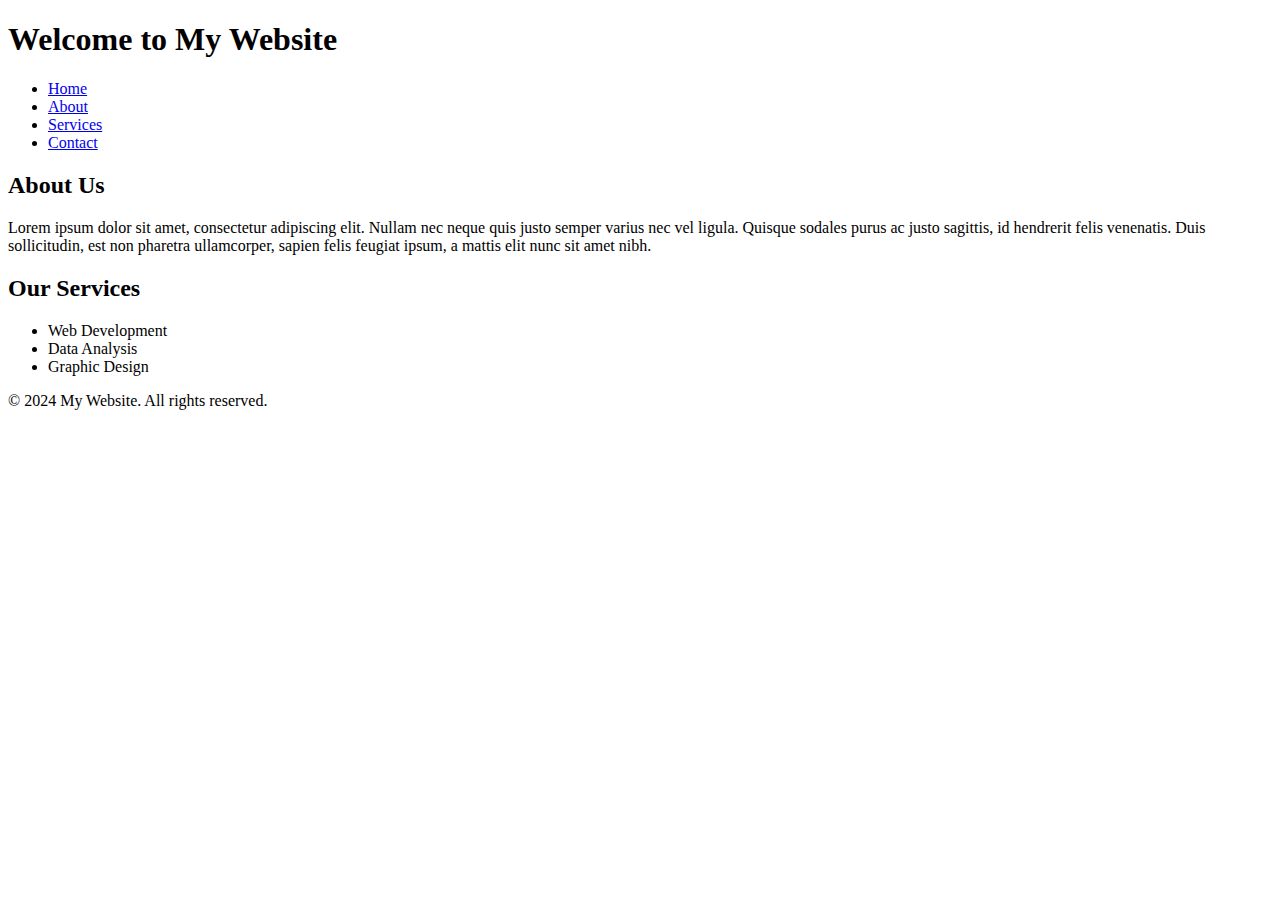
==== index.html @ 47fe6440 "add index" ====
<!DOCTYPE html>
<html lang="en">
  <head>
    <meta charset="UTF-8" />
    <meta name="viewport" content="width=device-width, initial-scale=1.0" />
    <title>Sample HTML Page</title>
  </head>
  <body>
    <header>
      <h1>Welcome to My Website</h1>
    </header>

    <nav>
      <ul>
        <li><a href="#">Home</a></li>
        <li><a href="#">About</a></li>
        <li><a href="#">Services</a></li>
        <li><a href="#">Contact</a></li>
      </ul>
    </nav>

    <section>
      <h2>About Us</h2>
      <p>
        Lorem ipsum dolor sit amet, consectetur adipiscing elit. Nullam nec
        neque quis justo semper varius nec vel ligula. Quisque sodales purus ac
        justo sagittis, id hendrerit felis venenatis. Duis sollicitudin, est non
        pharetra ullamcorper, sapien felis feugiat ipsum, a mattis elit nunc sit
        amet nibh.
      </p>
    </section>

    <section>
      <h2>Our Services</h2>
      <ul>
        <li>Web Development</li>
        <li>Data Analysis</li>
        <li>Graphic Design</li>
      </ul>
    </section>

    <footer>
      <p>&copy; 2024 My Website. All rights reserved.</p>
    </footer>
  </body>
</html>
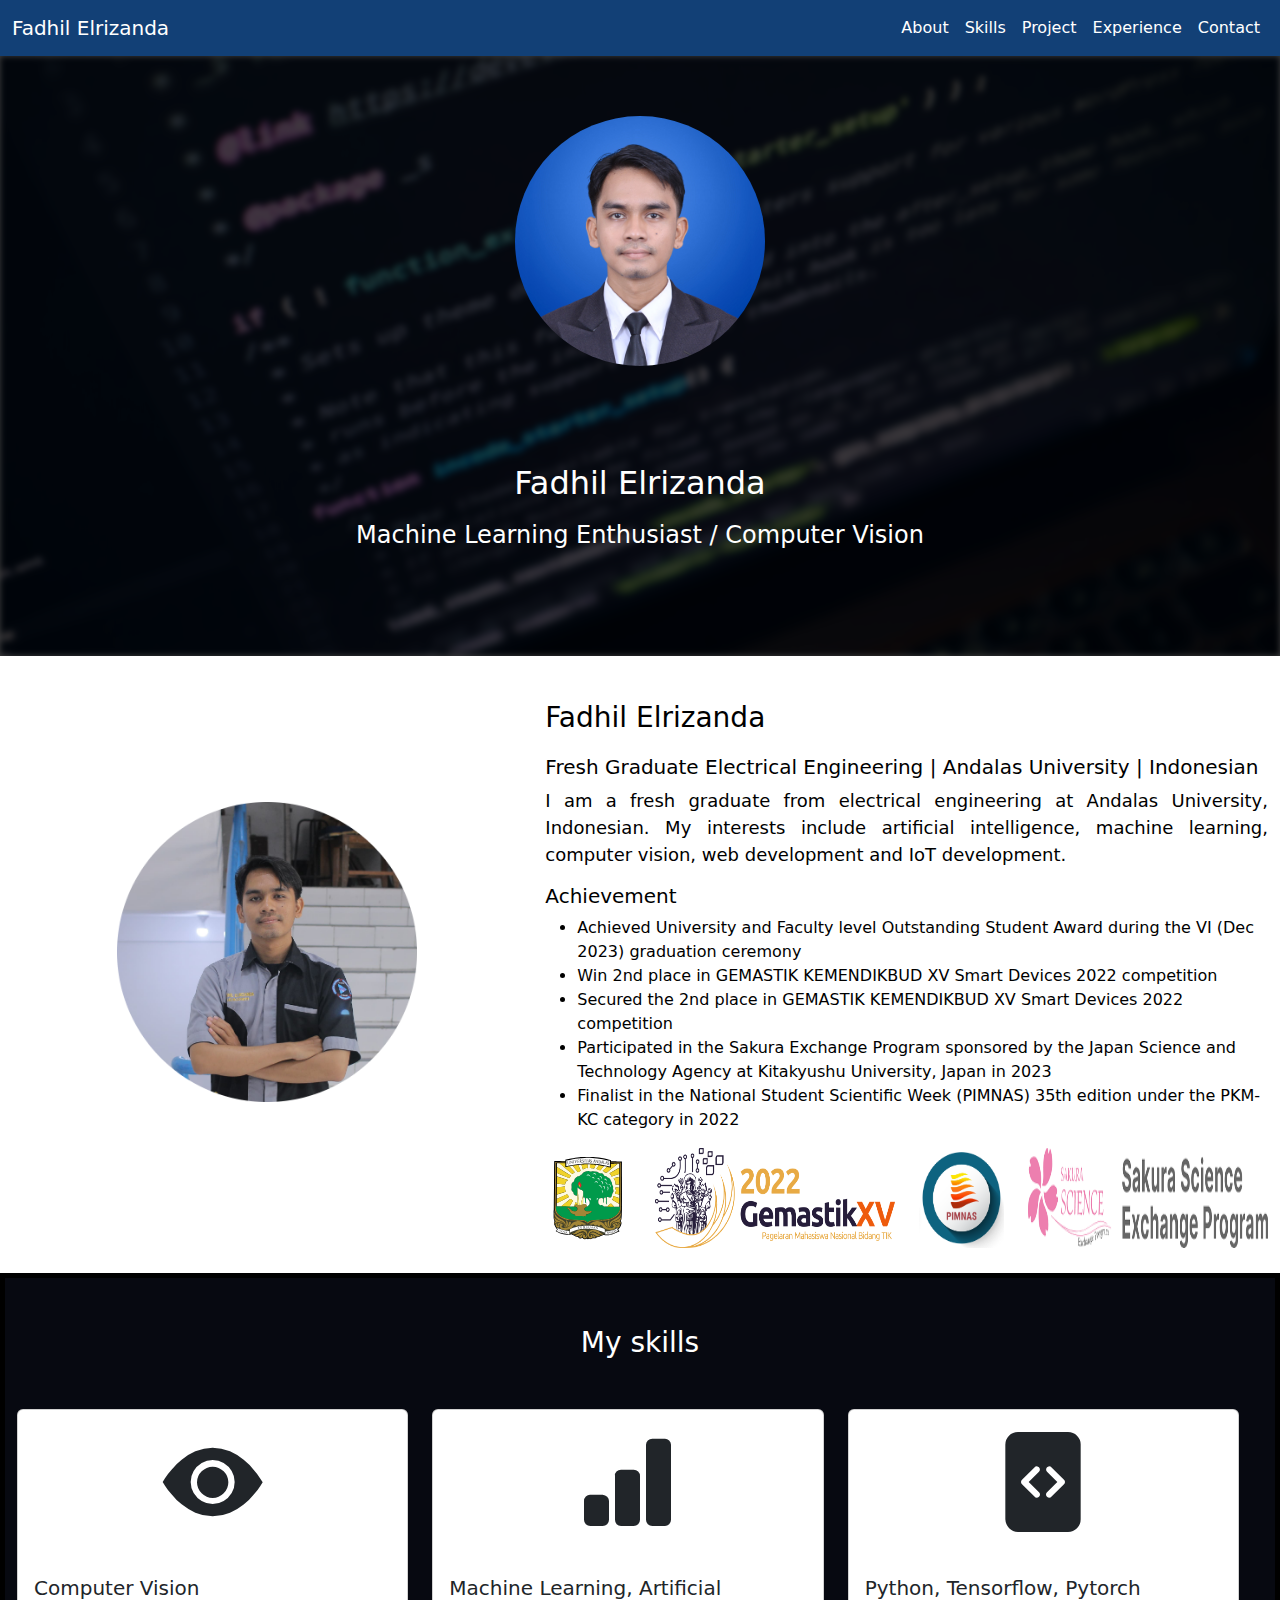
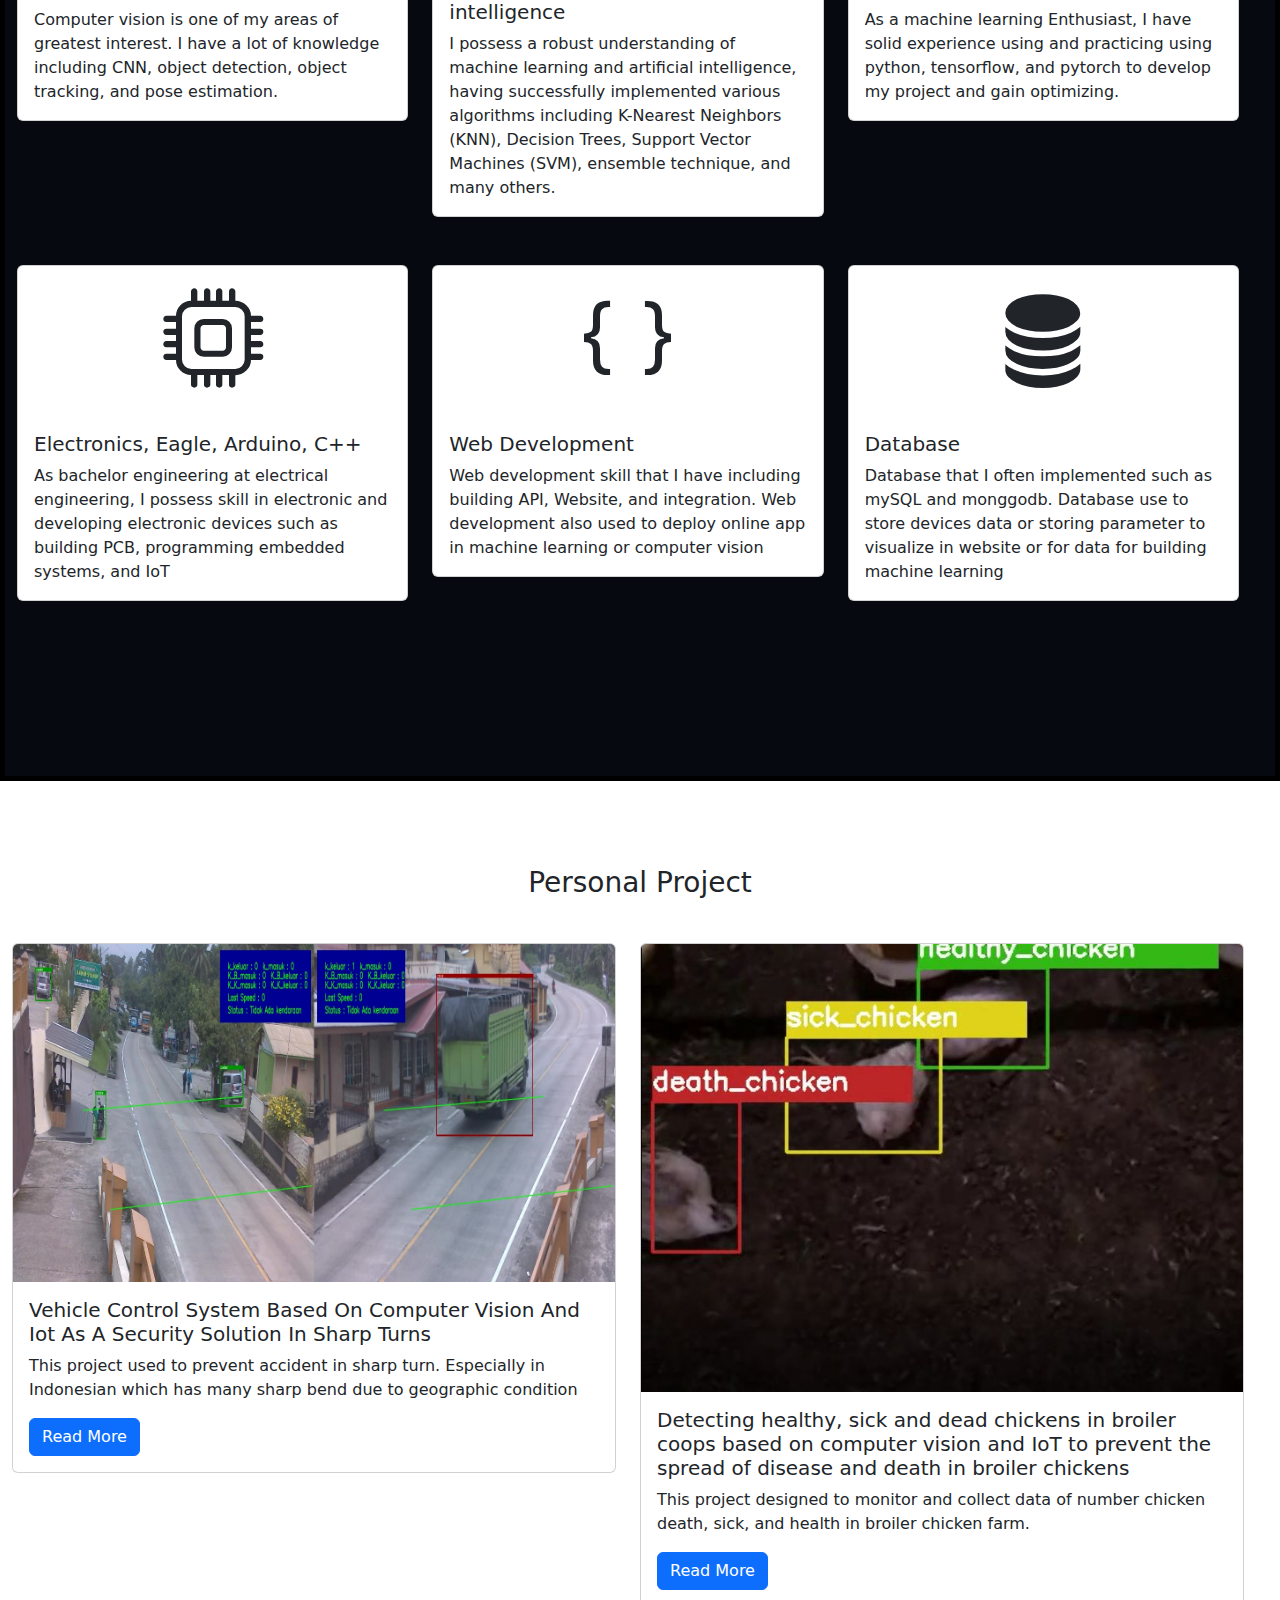
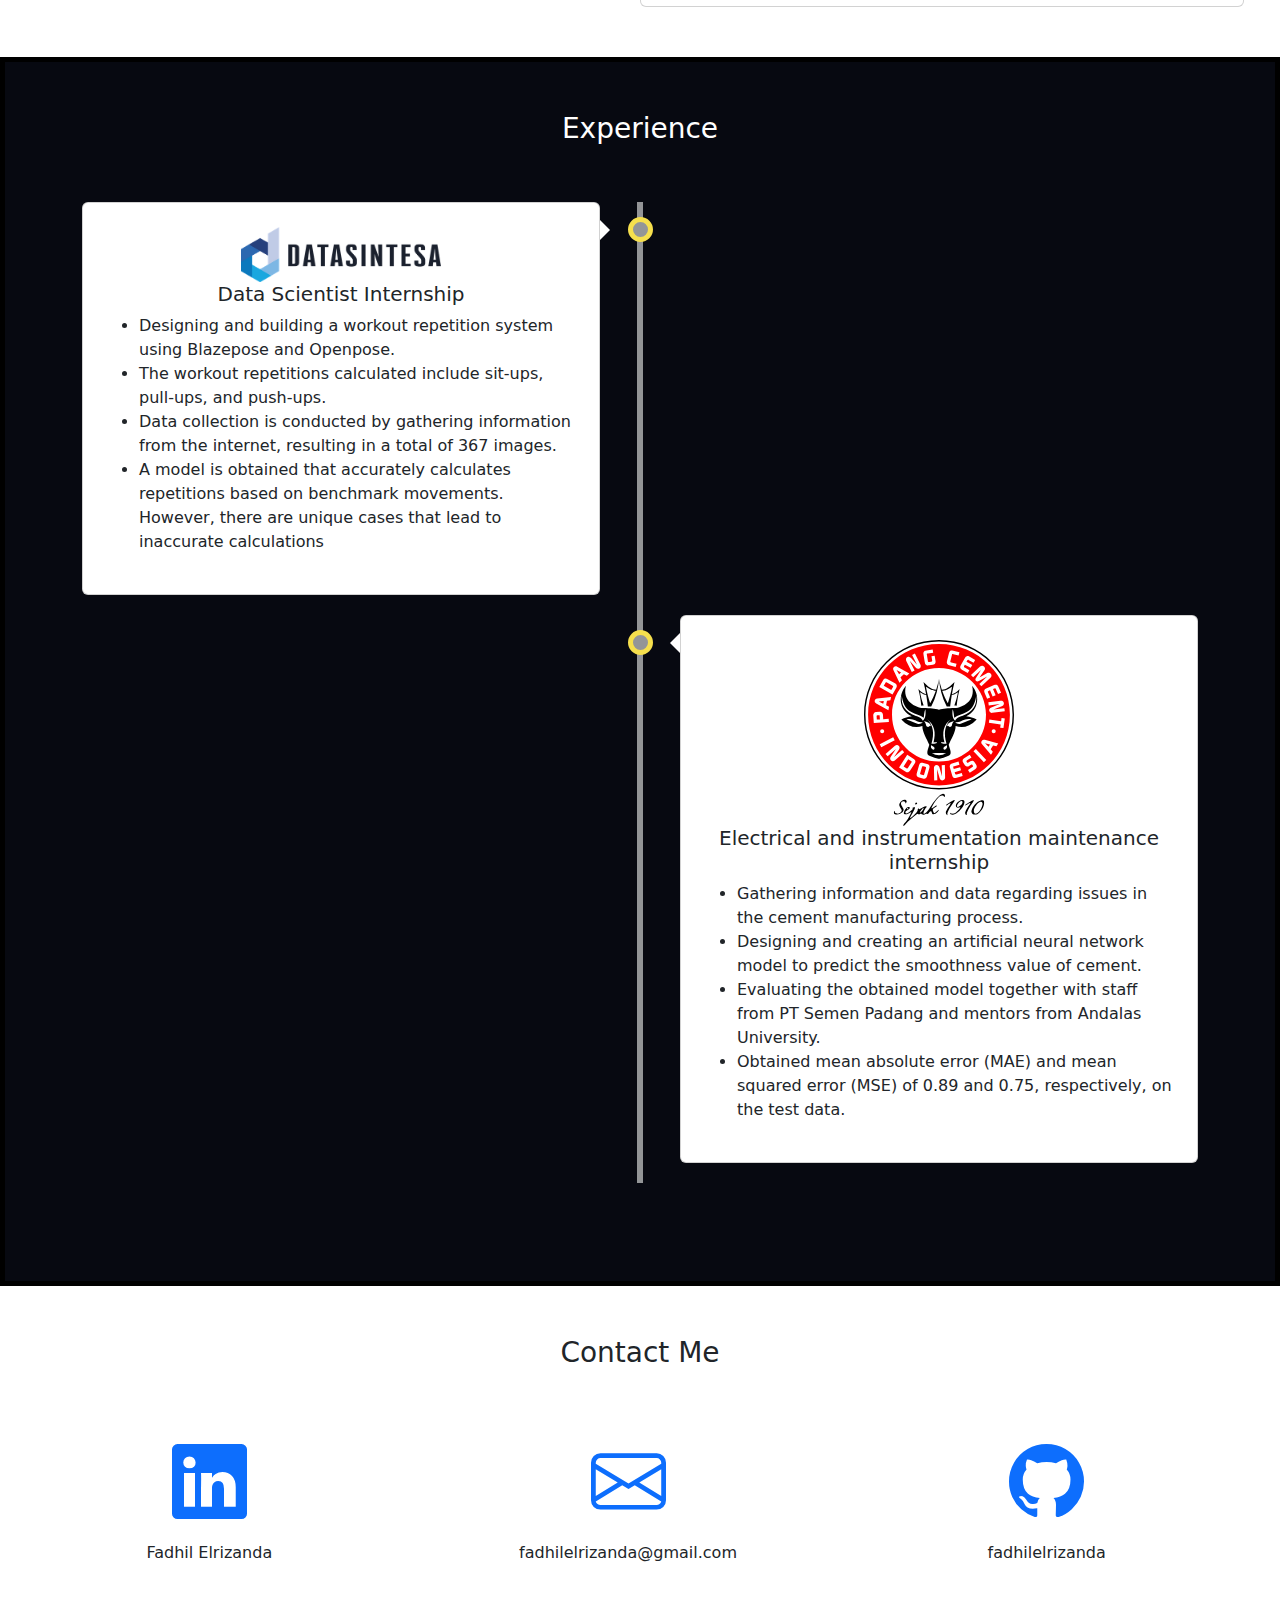
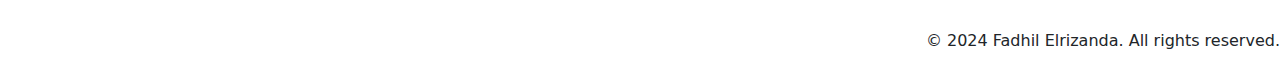
==== commit ef1b752e: "add new" ====
--- a/index.html
+++ b/index.html
@@ -3,44 +3,557 @@
   <head>
     <meta charset="UTF-8" />
     <meta name="viewport" content="width=device-width, initial-scale=1.0" />
-    <title>Sample HTML Page</title>
+    <link
+      href="https://cdn.jsdelivr.net/npm/bootstrap@5.3.3/dist/css/bootstrap.min.css"
+      rel="stylesheet"
+      integrity="sha384-QWTKZyjpPEjISv5WaRU9OFeRpok6YctnYmDr5pNlyT2bRjXh0JMhjY6hW+ALEwIH"
+      crossorigin="anonymous"
+    />
+    <script
+      src="https://cdn.jsdelivr.net/npm/bootstrap@5.3.3/dist/js/bootstrap.bundle.min.js"
+      integrity="sha384-YvpcrYf0tY3lHB60NNkmXc5s9fDVZLESaAA55NDzOxhy9GkcIdslK1eN7N6jIeHz"
+      crossorigin="anonymous"
+    ></script>
+    <link
+      rel="stylesheet"
+      href="https://cdn.jsdelivr.net/npm/bootstrap-icons@1.11.3/font/bootstrap-icons.min.css"
+    />
+    <link rel="stylesheet" href="./style.css" />
+
+    <link rel="apple-touch-icon" sizes="180x180" href="/favicon_io/apple-touch-icon.png">
+<link rel="icon" type="image/png" sizes="32x32" href="/favicon_io/favicon-32x32.png">
+<link rel="icon" type="image/png" sizes="16x16" href="/favicon_io/favicon-16x16.png">
+<link rel="manifest" href="/site.webmanifest">
+    <title>Portofolio Website</title>
   </head>
   <body>
-    <header>
-      <h1>Welcome to My Website</h1>
-    </header>
-
-    <nav>
-      <ul>
-        <li><a href="#">Home</a></li>
-        <li><a href="#">About</a></li>
-        <li><a href="#">Services</a></li>
-        <li><a href="#">Contact</a></li>
-      </ul>
-    </nav>
-
-    <section>
-      <h2>About Us</h2>
-      <p>
-        Lorem ipsum dolor sit amet, consectetur adipiscing elit. Nullam nec
-        neque quis justo semper varius nec vel ligula. Quisque sodales purus ac
-        justo sagittis, id hendrerit felis venenatis. Duis sollicitudin, est non
-        pharetra ullamcorper, sapien felis feugiat ipsum, a mattis elit nunc sit
-        amet nibh.
-      </p>
-    </section>
-
-    <section>
-      <h2>Our Services</h2>
-      <ul>
-        <li>Web Development</li>
-        <li>Data Analysis</li>
-        <li>Graphic Design</li>
-      </ul>
-    </section>
-
-    <footer>
-      <p>&copy; 2024 My Website. All rights reserved.</p>
+    <nav class="navbar navbar-expand-lg sticky-top nav_prime">
+      <div class="container-fluid">
+          <a class="navbar-brand nav_font" href="#">Fadhil Elrizanda</a>
+          <button
+              class="navbar-toggler"
+              type="button"
+              data-bs-toggle="collapse"
+              data-bs-target="#navbarNav"
+              aria-controls="navbarNav"
+              aria-expanded="false"
+              aria-label="Toggle navigation"
+          >
+              <span class="navbar-toggler-icon"></span>
+          </button>
+          <div class="collapse navbar-collapse justify-content-end" id="navbarNav">
+              <ul class="navbar-nav">
+                  <li class="nav-item">
+                      <a class="nav-link" href="#about">About</a>
+                  </li>
+                  <li class="nav-item">
+                      <a class="nav-link" href="#skills">Skills</a>
+                  </li>
+                  <li class="nav-item">
+                      <a class="nav-link" href="#project">Project</a>
+                  </li>
+                  <li class="nav-item">
+                      <a class="nav-link" href="#experience">Experience</a>
+                  </li>
+                  <li class="nav-item">
+                      <a class="nav-link" href="#contact">Contact</a>
+                  </li>
+              </ul>
+          </div>
+      </div>
+  </nav>
+  
+    <div class="container-fluid">
+      <div class="hero row justify-content-center">
+        <div class="profile-photo">
+          <div class="row justify-content-center">
+            <div class="col-3">
+              <div class="circular--portrait">
+                <img
+                  src="./profile-img.JPG"
+                  alt="Fadhil Elrizanda"
+                  class="img-fluid img_circle"
+                />
+              </div>
+            </div>
+          </div>
+        </div>
+        <div class="row">
+          <div class="col">
+            <div class="name">
+              <p>Fadhil Elrizanda</p>
+              <div class="desc-profile">
+                <p>
+                  Machine Learning Enthusiast / Computer Vision
+                </p>
+              </div>
+            </div>
+          </div>
+        </div>
+      </div>
+      <div class="desc row">
+        <div
+          class="col-5 img-desc-prof d-flex justify-content-center align-items-center"
+        >
+          <img
+            src="./images/lab-foto-modified.png"
+            alt="Fadhil Elrizanda"
+            class="img-fluid"
+          />
+        </div>
+        <div class="col-7 desc-content" id="about">
+          <h3>Fadhil Elrizanda</h3>
+          <h4>
+            Fresh Graduate Electrical Engineering | Andalas University |
+            Indonesian
+          </h4>
+          <p>
+            I am a fresh graduate from electrical engineering at Andalas
+            University, Indonesian. My interests include artificial
+            intelligence, machine learning, computer vision, web development and
+            IoT development.
+          </p>
+          <h4>Achievement</h4>
+          <ul>
+            <li>
+              Achieved University and Faculty level Outstanding Student Award
+              during the VI (Dec 2023) graduation ceremony
+            </li>
+            <li>
+              Win 2nd place in GEMASTIK KEMENDIKBUD XV Smart Devices 2022
+              competition
+            </li>
+            <li>
+              Secured the 2nd place in GEMASTIK KEMENDIKBUD XV Smart Devices
+              2022 competition
+            </li>
+            <li>
+              Participated in the Sakura Exchange Program sponsored by the Japan
+              Science and Technology Agency at Kitakyushu University, Japan in
+              2023
+            </li>
+            <li>
+              Finalist in the National Student Scientific Week (PIMNAS) 35th edition under the PKM-KC category in 2022
+            </li>
+          </ul>
+          <div class="row img-desc">
+            <div class="col">
+              <img
+                src="./images/Logo_Unand.svg"
+                class="img-fluid"
+                alt="Responsive image"
+              />
+            </div>
+            <div class="col">
+              <img
+                src="./images/gemastik.png"
+                style="width: 240px"
+                alt="Responsive image"
+              />
+            </div>
+            <div class="col">
+              <img
+                src="./images/pimnas.png"
+                class="img-fluid"
+                alt="Responsive image"
+              />
+            </div>
+            <div class="col">
+              <img
+                src="./images/sakura.png"
+                alt="Responsive image"
+                style="width: 240px"
+              />
+            </div>
+          </div>
+        </div>
+      </div>
+      <div class="row skills box-view" id="skills">
+        <h3 class="mt-5">My skills</h3>
+        <div class="row">
+          <div class="col">
+            <div class="card">
+              <i class="bi bi-eye-fill"></i>
+              <div class="card-body">
+                <h5 class="card-title">Computer Vision</h5>
+                <p class="card-text">
+                  Computer vision is one of my areas of greatest interest.
+                   I have a lot of knowledge including CNN, object detection, object tracking, and pose estimation.
+                </p>
+              </div>
+            </div>
+          </div>
+          <div class="col">
+            <div class="card">
+              <i class="bi bi-bar-chart-fill"></i>
+              <div class="card-body">
+                <h5 class="card-title">
+                  Machine Learning, Artificial intelligence
+                </h5>
+                <p class="card-text">
+                 
+I possess a robust understanding of machine learning and artificial intelligence, having successfully implemented various algorithms including K-Nearest Neighbors (KNN), Decision Trees, Support Vector Machines (SVM), ensemble technique, and many others. 
+              </div>
+            </div>
+          </div>
+          <div class="col">
+            <div class="card">
+              <i class="bi bi-file-code-fill"></i>
+              <div class="card-body">
+                <h5 class="card-title">Python, Tensorflow, Pytorch</h5>
+                <p class="card-text">
+                  As a machine learning Enthusiast, I have solid experience using and practicing using python, tensorflow, and pytorch to develop my project and gain optimizing.
+                </p>
+              </div>
+            </div>
+          </div>
+        </div>
+        <div class="row mt-5">
+          <div class="col-4">
+            <div class="card">
+              <i class="bi bi-cpu"></i>
+              <div class="card-body">
+                <h5 class="card-title">Electronics, Eagle, Arduino, C++</h5>
+                <p class="card-text">
+                As bachelor engineering at electrical engineering, I possess skill in electronic and 
+                developing electronic devices such as building PCB, programming embedded systems, and IoT
+                </p>
+              </div>
+            </div>
+          </div>
+          <div class="col-4">
+            <div class="card">
+              <i class="bi bi-braces"></i>
+              <div class="card-body">
+                <h5 class="card-title">Web Development</h5>
+                <p class="card-text">
+                  Web development skill that I have including building API, Website, and integration. 
+                  Web development also used to deploy online app in machine learning or computer vision <Applet></Applet>
+                </p>
+              </div>
+            </div>
+          </div>
+          <div class="col-4">
+            <div class="card">
+              <i class="bi bi-database-fill"></i>
+              <div class="card-body">
+                <h5 class="card-title">Database</h5>
+                <p class="card-text">
+                  Database that I often implemented such as mySQL and monggodb. Database use to store devices 
+                  data or storing parameter to visualize in website or for data for building machine learning
+                </p>
+              </div>
+            </div>
+          </div>
+        </div>
+      </div>
+
+      <div class="row project " id="project">
+        <h3>Personal Project</h3>
+
+        <div class="row">
+          <div class="col">
+            <div class="card">
+              <img src="./images/project1.jpg" class="card-img-top" alt="..." />
+              <div class="card-body">
+                <h5 class="card-title">
+                  Vehicle Control System Based On Computer Vision And Iot As A
+                  Security Solution In Sharp Turns
+                </h5>
+                <p class="card-text">
+                  This project used to prevent accident in sharp turn. Especially in Indonesian which has many sharp bend due to geographic condition
+                </p>
+                <button
+                  type="button"
+                  class="btn btn-primary"
+                  data-bs-toggle="modal"
+                  data-bs-target="#modal1"
+                >
+                  Read More
+                </button>
+              </div>
+            </div>
+            <div
+              class="modal fade"
+              id="modal1"
+              tabindex="-1"
+              aria-labelledby="exampleModalLabel"
+              aria-hidden="true"
+            >
+              <div class="modal-dialog modal-fullscreen">
+                <div class="modal-content">
+                  <div class="modal-header">
+                    <h5 class="modal-title" id="exampleModalLabel">
+                      Vehicle Control System
+                    </h5>
+                    <button
+                      type="button"
+                      class="btn-close"
+                      data-bs-dismiss="modal"
+                      aria-label="Close"
+                    ></button>
+                  </div>
+                  <div class="modal-body">
+                    <div class="container">
+                      <div class="row">
+                        <div class="videos d-flex justify-content-center align-items-center">
+                          <div>
+                              <h3>Video Demo</h3>
+                              <video width="800" controls autoplay>
+                                  <source src="./videos/vid1.mp4" type="video/mp4">
+                                  Your browser does not support HTML video.
+                              </video>
+                          </div>
+                      </div>
+                      
+                      
+                      </div>
+             
+                      <h3>Step Included :</h3>
+                      <p>
+                        <ul>
+                          <li>
+                            1. Collecting Dataset of heavy and small vehicle
+                          </li>
+                          <li>
+                            2. Developing model YOLOV4 to perform classification
+                          </li>
+                          <li>
+                            3. Training model YOLOV8
+                          </li>
+                          <li>
+                            4. Deploy model to Jetson Nano
+                          </li>
+                          <li>
+                            5. Analysis performance of the system
+                          </li>
+                          <li>
+                            6. Evaluate the system  
+                          </li>
+                        </ul>
+                        
+                    
+                   
+                       
+                        </p>
+                    </div>
+
+                    </div>
+                  <div class="modal-footer">
+                    <button
+                      type="button"
+                      class="btn btn-secondary"
+                      data-bs-dismiss="modal"
+                    >
+                      Close
+                    </button>
+
+                  </div>
+                </div>
+              </div>
+            </div>
+          </div>
+          <div class="col">
+            <div class="card">
+              <img
+                src="./images/project2.jpeg"
+                class="card-img-top"
+                alt="..."
+              />
+              <div class="card-body">
+                <h5 class="card-title">
+                  ​​Detecting healthy, sick and dead chickens in broiler coops
+                  based on computer vision and IoT to prevent the spread of
+                  disease and death in broiler chickens
+                </h5>
+                <p class="card-text">
+                  This project designed to monitor and collect data of number chicken death, sick, and health in broiler chicken farm.
+                </p>
+                <button
+                  type="button"
+                  class="btn btn-primary"
+                  data-bs-toggle="modal"
+                  data-bs-target="#modal2"
+                >
+                  Read More
+                </button>
+              </div>
+            </div>
+            <div
+              class="modal fade"
+              id="modal2"
+              tabindex="-1"
+              aria-labelledby="exampleModalLabel"
+              aria-hidden="true"
+            >
+              <div class="modal-dialog modal-fullscreen">
+                <div class="modal-content">
+                  <div class="modal-header">
+                    <h5 class="modal-title" id="exampleModalLabel">
+                      Chicken Monitoring System
+                    </h5>
+                    <button
+                      type="button"
+                      class="btn-close"
+                      data-bs-dismiss="modal"
+                      aria-label="Close"
+                    ></button>
+                  </div>
+                  <div class="modal-body">
+                    <div class="container">
+                      <div class="row">
+                        <div class="videos d-flex justify-content-center align-items-center">
+                          <div>
+                              <h3>Video Demo</h3>
+                              <video width="800" controls autoplay muted>
+                                  <source src="./videos/vid2.mp4" type="video/mp4">
+                                  Your browser does not support HTML video.
+                              </video>
+                          </div>
+                      </div>
+                      
+                      
+                      </div>
+             
+                      <h3>Step Included :</h3>
+                      <p>
+                        <ul>
+                          <li>
+                            1. Collecting Dataset of healthy, sick and death chicken
+                          </li>
+                          <li>
+                            2. Developing model YOLOV4 to perform classification
+                          </li>
+                          <li>
+                            3. Training model YOLOV4
+                          </li>
+                          <li>
+                            4. Deploy model to raspberry pi and AWS Cloud
+                          </li>
+                          <li>
+                            5. Analysis performance of the system
+                          </li>
+                          <li>
+                            6. Evaluate the system  
+                          </li>
+                        </ul>
+                     
+
+
+
+                   
+                       
+                        </p>
+                    </div>
+
+                    </div>
+                  <div class="modal-footer">
+                    <button
+                      type="button"
+                      class="btn btn-secondary"
+                      data-bs-dismiss="modal"
+                    >
+                      Close
+                    </button>
+                    <button type="button" class="btn btn-primary">
+                      Save changes
+                    </button>
+                  </div>
+                </div>
+              </div>
+            </div>
+          </div>
+        </div>
+      </div>
+      <!-- experience -->
+      <div class="row experience box-view" id="experience">
+        <h3>Experience</h3>
+        <section style="background-color: #f0f2f5">
+          <div class="container py-5">
+            <div class="main-timeline">
+              <div class="timeline left">
+                <div class="card">
+                  <div class="card-body p-4 tm-img">
+                    <img src="./images/datasintesa.png" class="img-fluid" />
+                    <h3>Data Scientist Internship</h3>
+                    <p class="mb-0">
+                        <ul>
+                          <li>
+                            Designing and building a workout repetition system using Blazepose and Openpose.
+                          </li>
+                          <li>
+                            The workout repetitions calculated include sit-ups, pull-ups, and push-ups.
+                          </li>
+                          <li>
+                            Data collection is conducted by gathering information from the internet, resulting in a total of 367 images.
+                          </li>
+                          <li>
+                            A model is obtained that accurately calculates repetitions based on benchmark movements. However, there are
+                            unique cases that lead to inaccurate calculations
+                          </li>
+                      </ul>
+                    </p>
+                  </div>
+                </div>
+              </div>
+              <div class="timeline right">
+                <div class="card">
+                  <div class="card-body p-4 tm-img">
+                    <img
+                      src="./images/Logo_Semen_Padang.svg"
+                      class="img-fluid"
+                      style="width: 150px"
+                    />
+                    <h3>
+                      Electrical and instrumentation maintenance internship
+                    </h3>
+                    <p class="mb-0">
+                      <ul>
+                        <li>Gathering information and data regarding issues in the cement manufacturing process. </li>
+                        <li>Designing and creating an artificial neural network model to predict the smoothness value of cement. </li>
+                        <li>Evaluating the obtained model together with staff from PT Semen Padang and mentors from Andalas University. </li>
+                        <li>Obtained mean absolute error (MAE) and mean squared error (MSE) of 0.89 and 0.75, respectively, on the test
+                          data. </li>
+                      </ul>
+                    </p>
+                  </div>
+                </div>
+              </div>
+            </div>
+          </div>
+        </section>
+      </div>
+      <div class="row contact" id="contact">
+        <h3>Contact Me</h3>
+        <div class="row">
+            <div class="col d-flex flex-column align-items-center">
+                <a href="https://www.linkedin.com/in/fadhil-elrizanda/">
+                  <i class="bi bi-linkedin"></i>
+                </a>
+                <p>Fadhil Elrizanda</p>
+            </div>
+            <div class="col d-flex flex-column align-items-center">
+              <a href="mailto:fadhilelrizanda@gmail.com">
+                  <i class="bi bi-envelope"></i>
+
+                </a>
+                <p>fadhilelrizanda@gmail.com</p>
+            </div>
+            <div class="col d-flex flex-column align-items-center">
+              <a href="github.com/fadhilelrizanda">
+
+                <i class="bi bi-github"></i>
+              </a>
+                <p>fadhilelrizanda</p>
+            </div>
+        </div>
+    </div>
+    </div>
+
+    <footer class="row mt-5 footer" >
+      <div class="col d-flex flex-column align-items-end">
+        <p>&copy; 2024 Fadhil Elrizanda. All rights reserved.</p>
+      </div>
     </footer>
   </body>
 </html>
--- a/style.css
+++ b/style.css
@@ -0,0 +1,331 @@
+.prime_color {
+    background-color: #124076;
+}
+
+.nav_prime {
+    background-color: #124076;
+}
+
+
+.nav_prime a{
+    color: white;
+}
+
+.profile-photo
+{
+    margin-top: 60px;
+}
+
+.desc-profile
+{
+    color: white;
+    text-align: center;
+    font-size: 20px;
+}
+
+
+.box-view{
+    border: 5px solid  black;
+}
+
+.name p {
+    color: white;
+    text-align: center;
+    font-size: 32px;
+    margin-top: 0; /* Add this line to remove top margin */
+    margin-bottom: 10px; /* Adjust bottom margin as needed */
+}
+
+.desc-profile p
+{
+    color: white;
+    font-size: 24px;
+}
+
+.desc p
+{
+    color: white;
+  text-align: center;
+  font-size: 22px;
+}
+
+.circular--portrait { 
+    display: flex;
+    justify-content: center;
+    align-items: center;
+    position: relative; 
+    width: 250px; 
+    height: 250px; 
+    overflow: hidden; 
+    border-radius: 50%; 
+    margin: 0 auto; 
+} 
+
+.circular--portrait img { 
+    width: 100%; 
+    height: auto;
+    margin-top: 70px;
+    
+}
+
+.hero {
+    position: relative;
+    height: 600px;
+    overflow: hidden; /* Ensure the blur effect is contained within the hero element */
+}
+
+.hero::before {
+    content: '';
+    position: absolute;
+    top: 0;
+    left: 0;
+    width: 100%;
+    height: 100%;
+    background-image: url("./bg-hero1.jpg");
+    background-repeat: no-repeat;
+    background-size: cover;
+    filter: blur(3px); /* Apply blur effect to the background image */
+    z-index: -1; /* Ensure the pseudo-element is behind the content */
+}
+
+.hero::after {
+    content: '';
+    position: absolute;
+    top: 0;
+    left: 0;
+    width: 100%;
+    height: 100%;
+    background-color: rgba(0, 0, 0, 0.75); /* Adjust the alpha value to control darkness */
+    z-index: -1; /* Ensure the pseudo-element is behind the content */
+}
+
+.desc-content
+{
+    color: black;
+}
+
+.desc-content h3
+{
+    margin-top: 45px;
+    margin-bottom: 20px;
+}
+
+.desc-content h4{
+    font-size: 20px;
+}
+
+.desc-content p
+{
+    color: black;
+    text-align: justify;
+    font-size: 18px;
+}
+
+.skills
+{
+margin-top: 25px;
+background-color: rgb(7,9,17);
+color: white;
+padding-bottom: 175px;
+}
+
+.skills h3
+{
+margin-bottom: 50px;
+font-size: 28px;
+text-align: center;
+}
+
+.card i
+{
+    text-align: center;
+    font-size: 100px;
+}
+
+.project
+{
+    padding: 50px 0px;
+}
+
+.project h3{
+    text-align: center;
+    padding: 35px 0px;
+}
+
+.img-desc img
+{
+    height: 100px;
+}
+
+.img-desc-prof img
+{
+    width: 300px;
+}
+
+/* The actual timeline (the vertical ruler) */
+.main-timeline {
+    position: relative;
+  }
+  
+  /* The actual timeline (the vertical ruler) */
+  .main-timeline::after {
+    content: "";
+    position: absolute;
+    width: 6px;
+    background-color: #939597;
+    top: 0;
+    bottom: 0;
+    left: 50%;
+    margin-left: -3px;
+  }
+  
+  /* Container around content */
+  .timeline {
+    position: relative;
+    background-color: inherit;
+    width: 50%;
+  }
+  
+  /* The circles on the timeline */
+  .timeline::after {
+    content: "";
+    position: absolute;
+    width: 25px;
+    height: 25px;
+    right: -13px;
+    background-color: #939597;
+    border: 5px solid #f5df4d;
+    top: 15px;
+    border-radius: 50%;
+    z-index: 1;
+  }
+  
+  /* Place the container to the left */
+  .left {
+    padding: 0px 40px 20px 0px;
+    left: 0;
+  }
+  
+  /* Place the container to the right */
+  .right {
+    padding: 0px 0px 20px 40px;
+    left: 50%;
+  }
+  
+  /* Add arrows to the left container (pointing right) */
+  .left::before {
+    content: " ";
+    position: absolute;
+    top: 18px;
+    z-index: 1;
+    right: 30px;
+    border: medium solid white;
+    border-width: 10px 0 10px 10px;
+    border-color: transparent transparent transparent white;
+  }
+  
+  /* Add arrows to the right container (pointing left) */
+  .right::before {
+    content: " ";
+    position: absolute;
+    top: 18px;
+    z-index: 1;
+    left: 30px;
+    border: medium solid white;
+    border-width: 10px 10px 10px 0;
+    border-color: transparent white transparent transparent;
+  }
+  
+  /* Fix the circle for containers on the right side */
+  .right::after {
+    left: -12px;
+  }
+  
+  /* Media queries - Responsive timeline on screens less than 600px wide */
+  @media screen and (max-width: 600px) {
+    /* Place the timelime to the left */
+    .main-timeline::after {
+      left: 31px;
+    }
+  
+    /* Full-width containers */
+    .timeline {
+      width: 100%;
+      padding-left: 70px;
+      padding-right: 25px;
+    }
+  
+    /* Make sure that all arrows are pointing leftwards */
+    .timeline::before {
+      left: 60px;
+      border: medium solid white;
+      border-width: 10px 10px 10px 0;
+      border-color: transparent white transparent transparent;
+    }
+  
+    /* Make sure all circles are at the same spot */
+    .left::after,
+    .right::after {
+      left: 18px;
+    }
+  
+    .left::before {
+      right: auto;
+    }
+  
+    /* Make all right containers behave like the left ones */
+    .right {
+      left: 0%;
+    }
+  }
+
+.tm-img img
+{
+    width: 200px;
+}
+
+.timeline h3
+{
+    font-size: 20px;
+}
+
+.experience
+{
+    text-align: center;
+    padding-top: 50px;
+    padding-bottom: 50px;
+    background-color: rgb(7,9,17);
+    color: white;
+}
+
+.timeline li
+{
+    text-align: start;
+}
+
+.experience section
+{
+    background-color: rgb(7,9,17) !important;
+}
+
+.contact h3
+{
+  padding: 50px;
+  text-align: center;
+}
+
+.contact .col i{
+  font-size: 75px;
+  text-align: center;
+}
+
+.contact .col p
+{
+text-align: center;
+}
+
+.videos video
+{
+  text-align: center;
+  margin: auto;
+}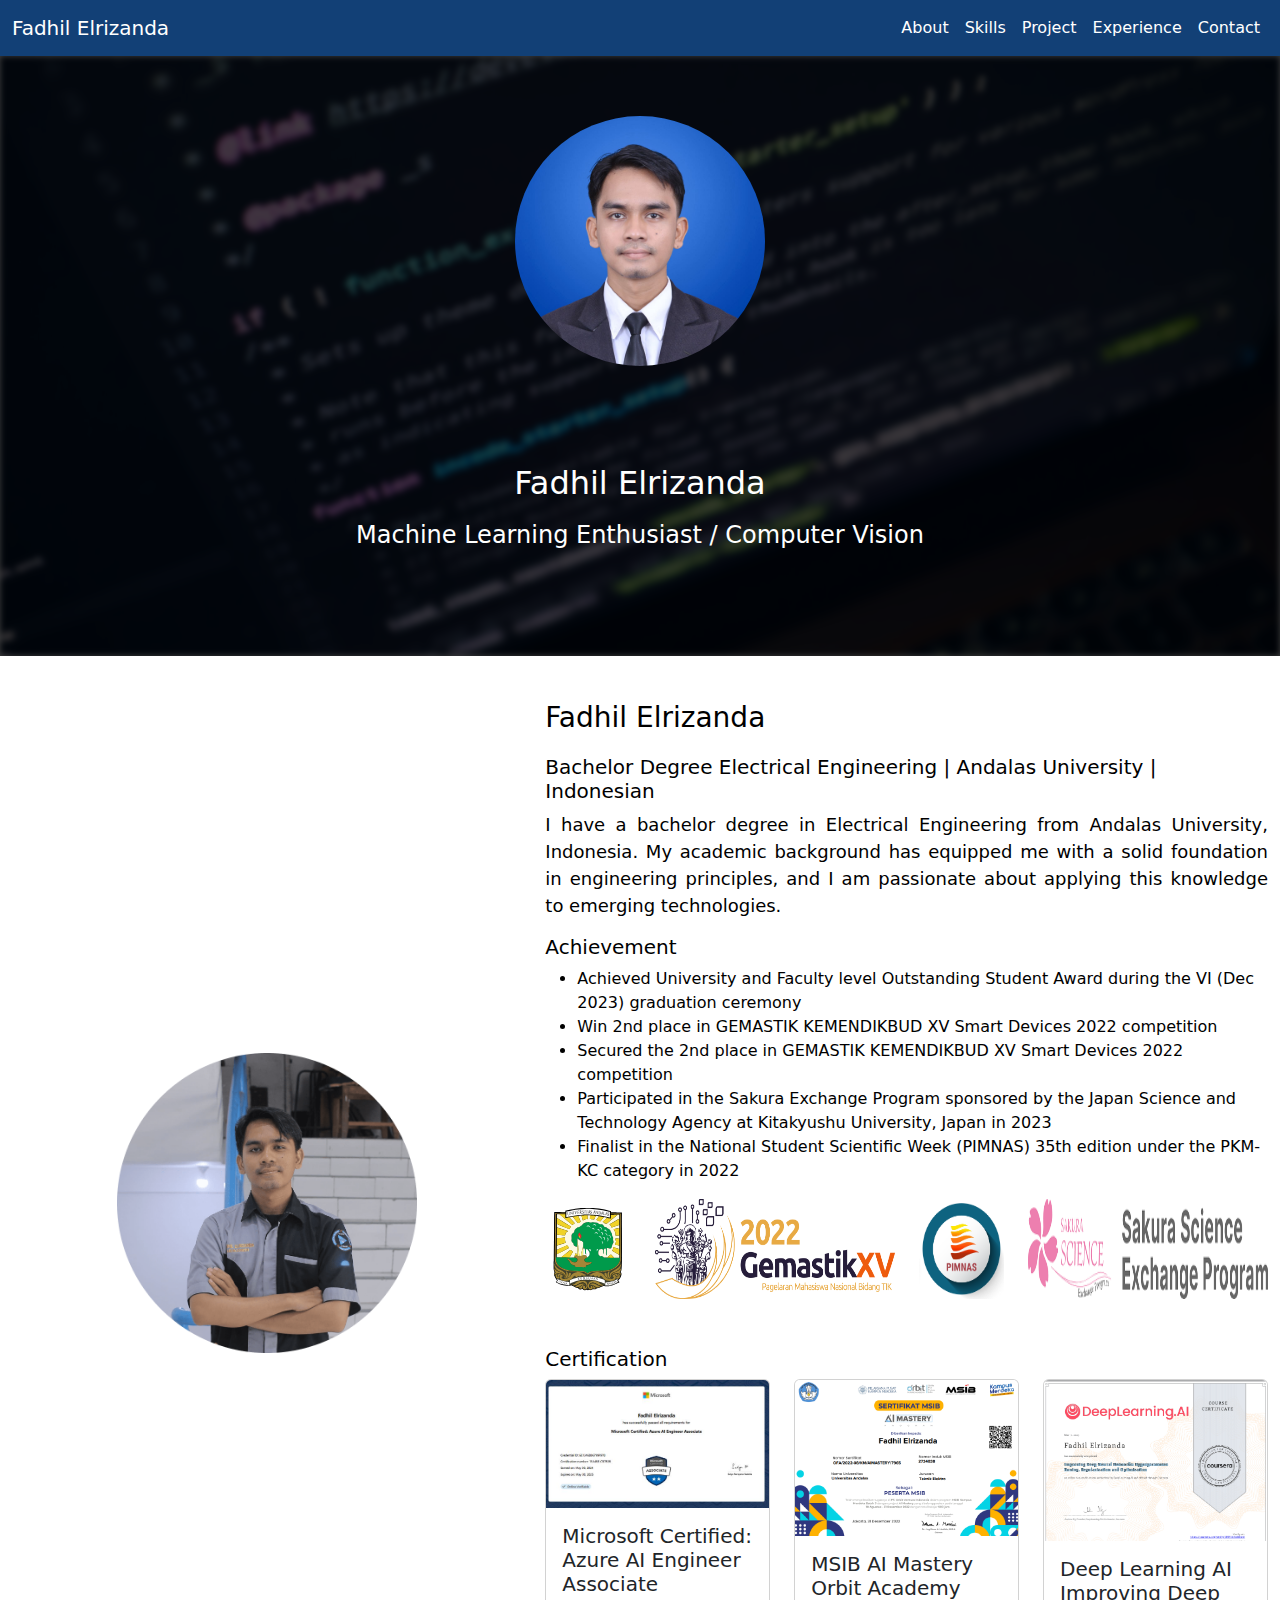
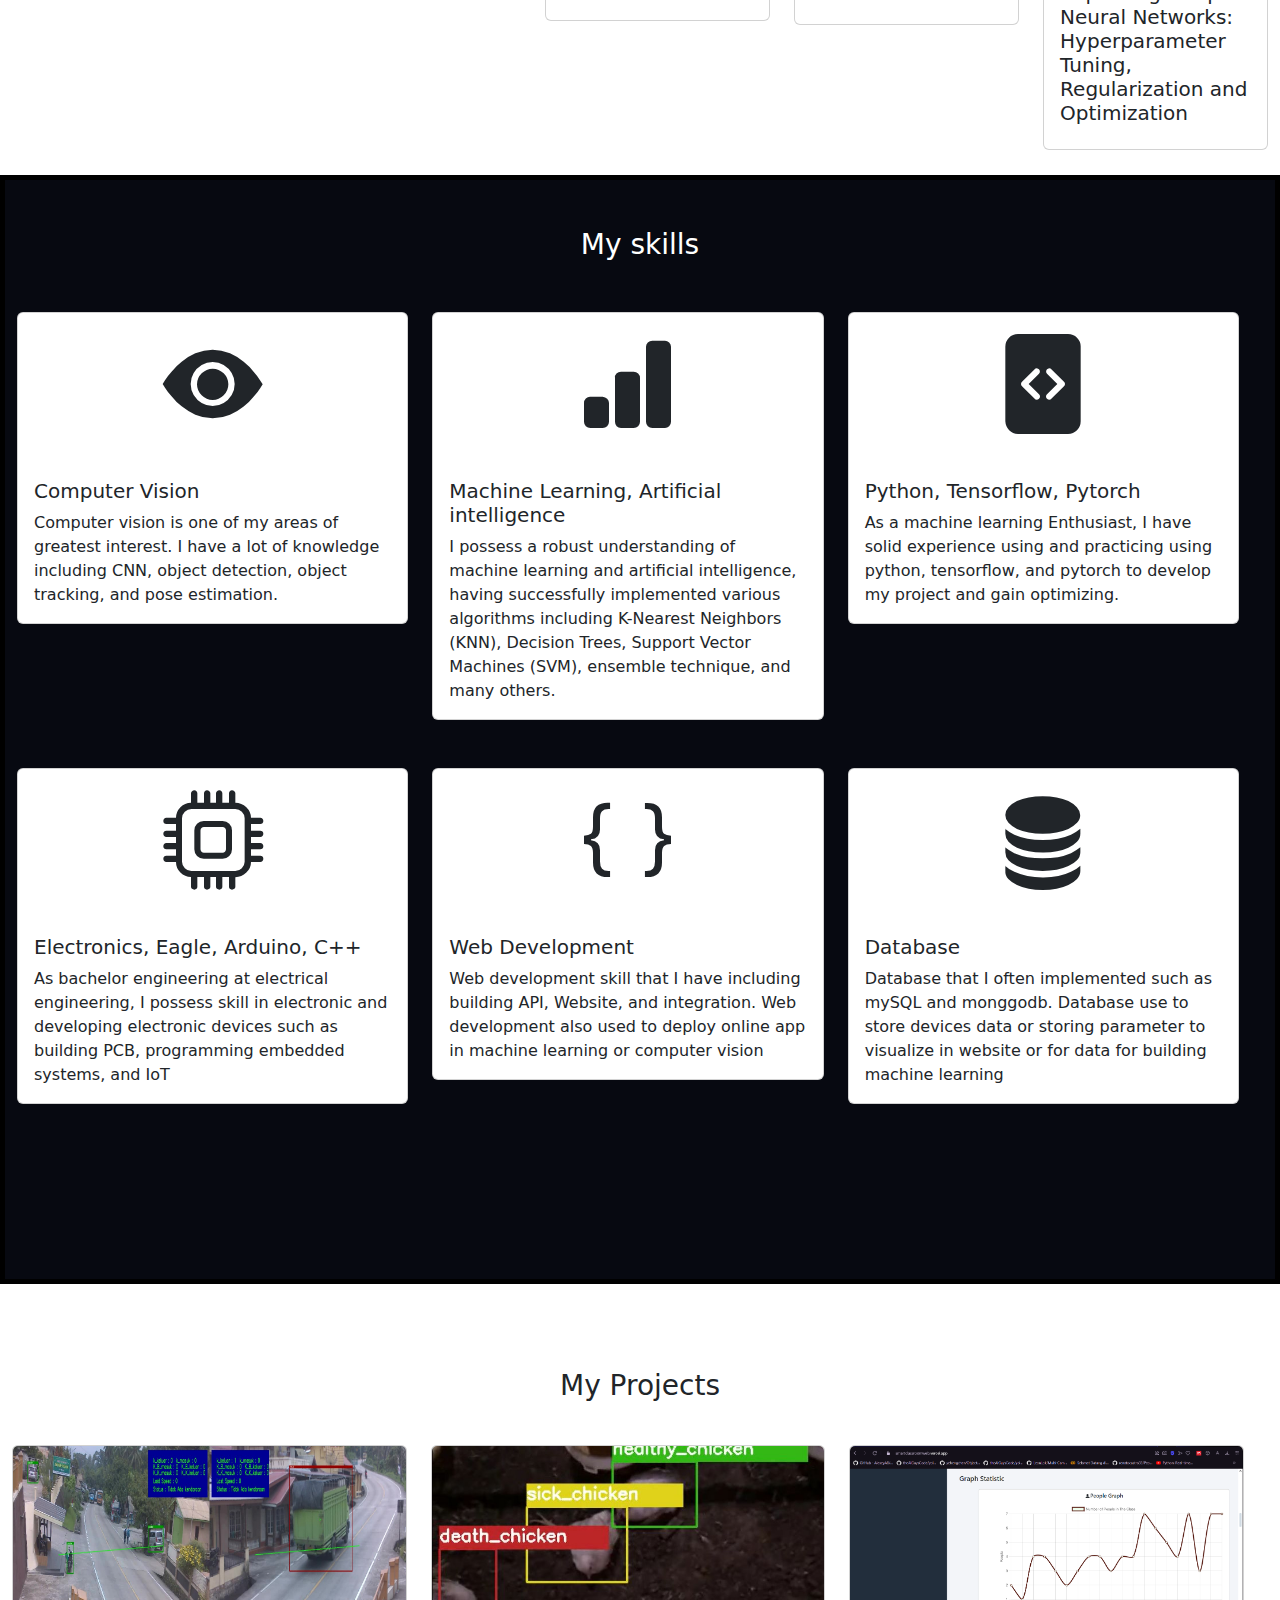
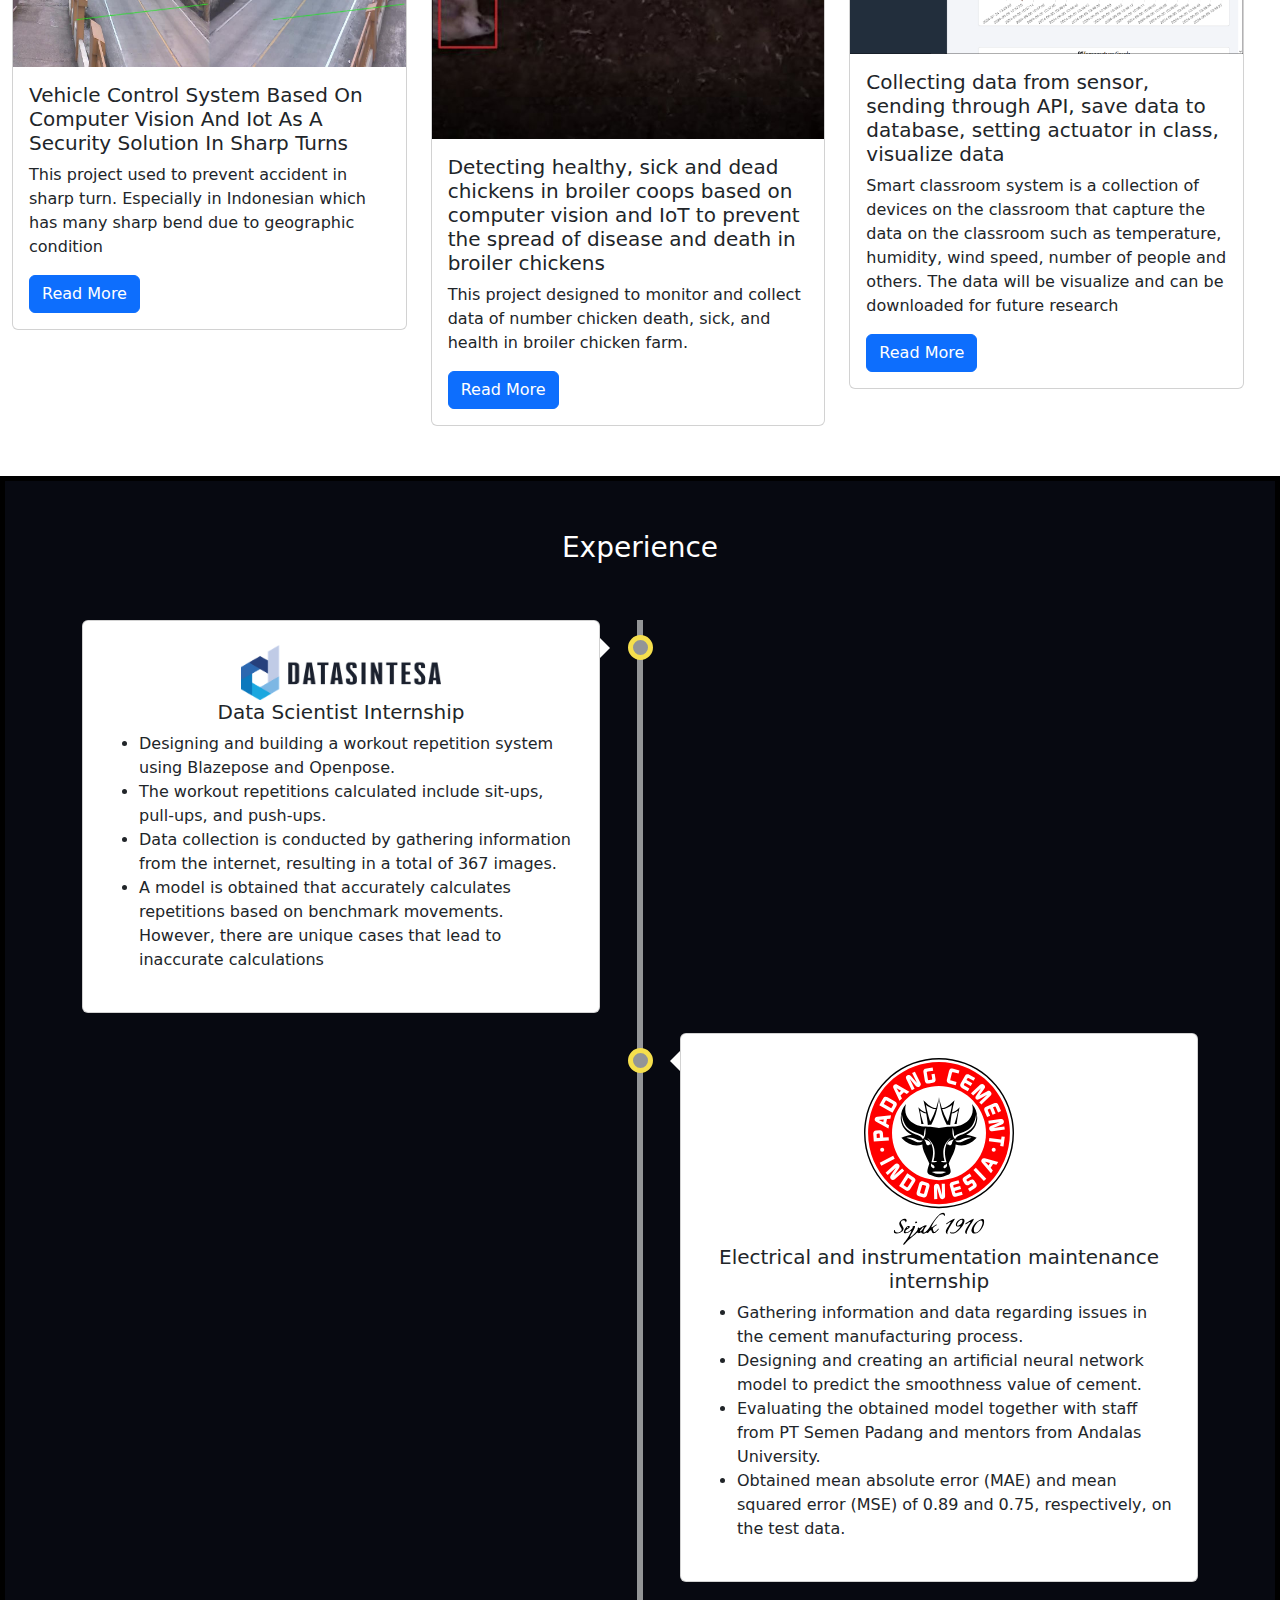
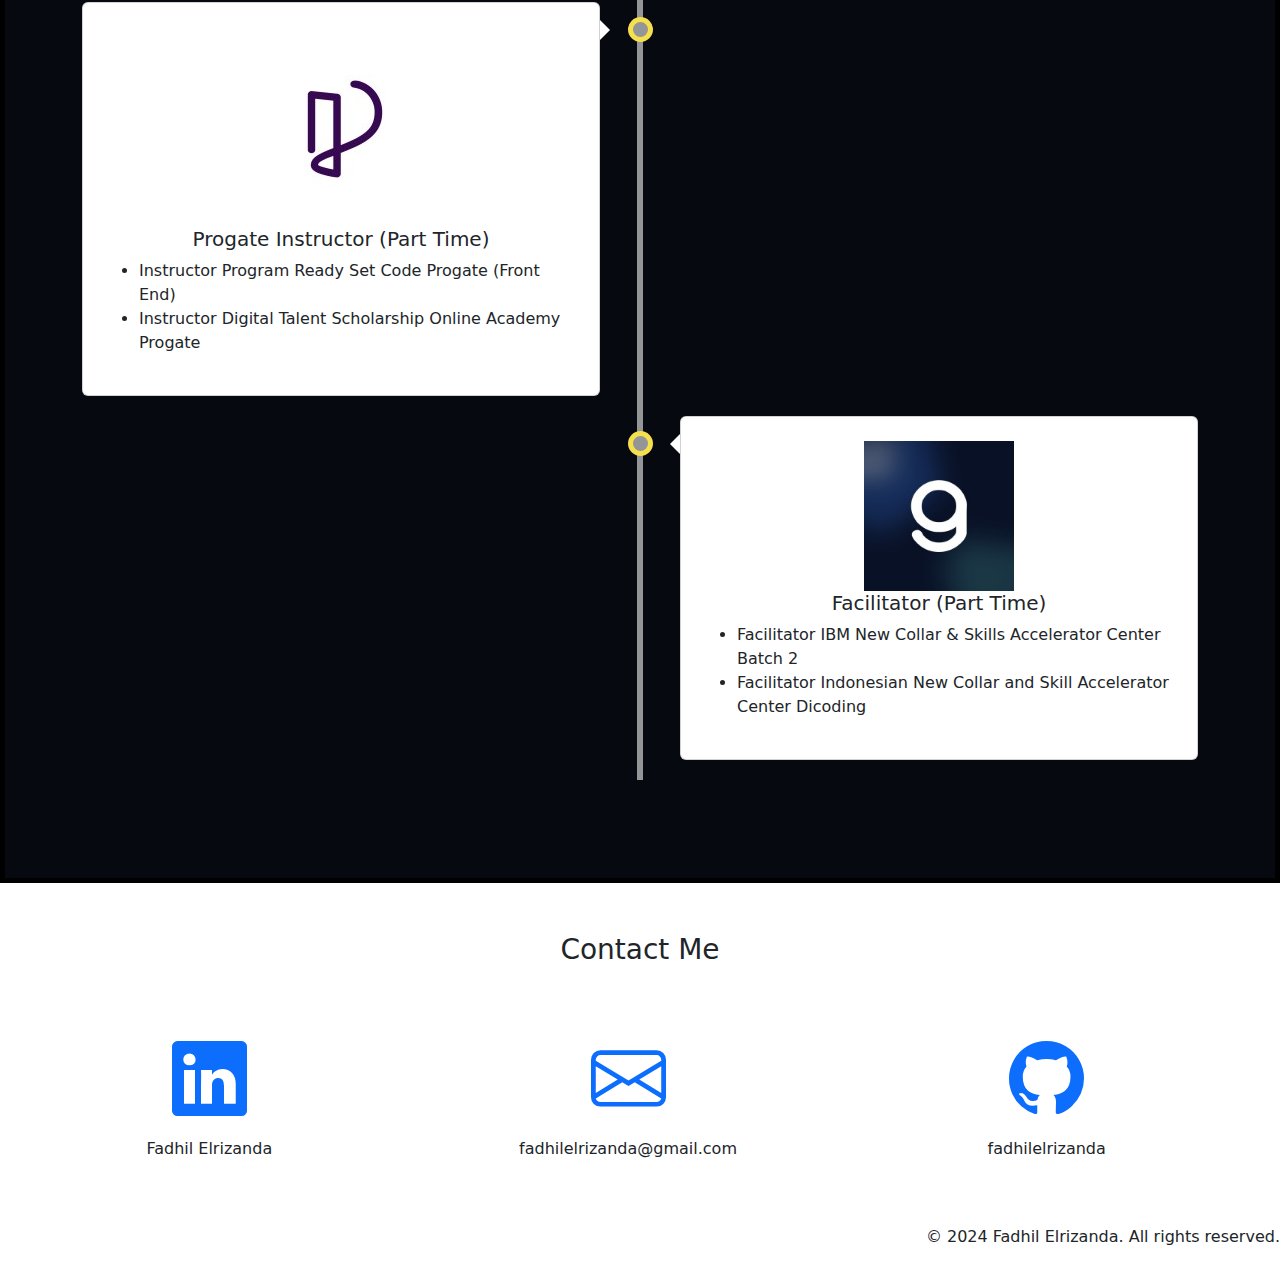
==== commit 2a2d7c59: "add new" ====
--- a/index.html
+++ b/index.html
@@ -20,49 +20,66 @@
     />
     <link rel="stylesheet" href="./style.css" />
 
-    <link rel="apple-touch-icon" sizes="180x180" href="/favicon_io/apple-touch-icon.png">
-<link rel="icon" type="image/png" sizes="32x32" href="/favicon_io/favicon-32x32.png">
-<link rel="icon" type="image/png" sizes="16x16" href="/favicon_io/favicon-16x16.png">
-<link rel="manifest" href="/site.webmanifest">
+    <link
+      rel="apple-touch-icon"
+      sizes="180x180"
+      href="/favicon_io/apple-touch-icon.png"
+    />
+    <link
+      rel="icon"
+      type="image/png"
+      sizes="32x32"
+      href="/favicon_io/favicon-32x32.png"
+    />
+    <link
+      rel="icon"
+      type="image/png"
+      sizes="16x16"
+      href="/favicon_io/favicon-16x16.png"
+    />
+    <link rel="manifest" href="/site.webmanifest" />
     <title>Portofolio Website</title>
   </head>
   <body>
     <nav class="navbar navbar-expand-lg sticky-top nav_prime">
       <div class="container-fluid">
-          <a class="navbar-brand nav_font" href="#">Fadhil Elrizanda</a>
-          <button
-              class="navbar-toggler"
-              type="button"
-              data-bs-toggle="collapse"
-              data-bs-target="#navbarNav"
-              aria-controls="navbarNav"
-              aria-expanded="false"
-              aria-label="Toggle navigation"
-          >
-              <span class="navbar-toggler-icon"></span>
-          </button>
-          <div class="collapse navbar-collapse justify-content-end" id="navbarNav">
-              <ul class="navbar-nav">
-                  <li class="nav-item">
-                      <a class="nav-link" href="#about">About</a>
-                  </li>
-                  <li class="nav-item">
-                      <a class="nav-link" href="#skills">Skills</a>
-                  </li>
-                  <li class="nav-item">
-                      <a class="nav-link" href="#project">Project</a>
-                  </li>
-                  <li class="nav-item">
-                      <a class="nav-link" href="#experience">Experience</a>
-                  </li>
-                  <li class="nav-item">
-                      <a class="nav-link" href="#contact">Contact</a>
-                  </li>
-              </ul>
-          </div>
+        <a class="navbar-brand nav_font" href="#">Fadhil Elrizanda</a>
+        <button
+          class="navbar-toggler"
+          type="button"
+          data-bs-toggle="collapse"
+          data-bs-target="#navbarNav"
+          aria-controls="navbarNav"
+          aria-expanded="false"
+          aria-label="Toggle navigation"
+        >
+          <span class="navbar-toggler-icon"></span>
+        </button>
+        <div
+          class="collapse navbar-collapse justify-content-end"
+          id="navbarNav"
+        >
+          <ul class="navbar-nav">
+            <li class="nav-item">
+              <a class="nav-link" href="#about">About</a>
+            </li>
+            <li class="nav-item">
+              <a class="nav-link" href="#skills">Skills</a>
+            </li>
+            <li class="nav-item">
+              <a class="nav-link" href="#project">Project</a>
+            </li>
+            <li class="nav-item">
+              <a class="nav-link" href="#experience">Experience</a>
+            </li>
+            <li class="nav-item">
+              <a class="nav-link" href="#contact">Contact</a>
+            </li>
+          </ul>
+        </div>
       </div>
-  </nav>
-  
+    </nav>
+
     <div class="container-fluid">
       <div class="hero row justify-content-center">
         <div class="profile-photo">
@@ -83,9 +100,7 @@
             <div class="name">
               <p>Fadhil Elrizanda</p>
               <div class="desc-profile">
-                <p>
-                  Machine Learning Enthusiast / Computer Vision
-                </p>
+                <p>Machine Learning Enthusiast / Computer Vision</p>
               </div>
             </div>
           </div>
@@ -104,14 +119,14 @@
         <div class="col-7 desc-content" id="about">
           <h3>Fadhil Elrizanda</h3>
           <h4>
-            Fresh Graduate Electrical Engineering | Andalas University |
+            Bachelor Degree Electrical Engineering | Andalas University |
             Indonesian
           </h4>
           <p>
-            I am a fresh graduate from electrical engineering at Andalas
-            University, Indonesian. My interests include artificial
-            intelligence, machine learning, computer vision, web development and
-            IoT development.
+            I have a bachelor degree in Electrical Engineering from Andalas
+            University, Indonesia. My academic background has equipped me with a
+            solid foundation in engineering principles, and I am passionate
+            about applying this knowledge to emerging technologies.
           </p>
           <h4>Achievement</h4>
           <ul>
@@ -133,7 +148,8 @@
               2023
             </li>
             <li>
-              Finalist in the National Student Scientific Week (PIMNAS) 35th edition under the PKM-KC category in 2022
+              Finalist in the National Student Scientific Week (PIMNAS) 35th
+              edition under the PKM-KC category in 2022
             </li>
           </ul>
           <div class="row img-desc">
@@ -166,6 +182,46 @@
               />
             </div>
           </div>
+          <div class="row mt-5">
+            <h4>Certification</h4>
+            <div class="col-md-4">
+              <div class="card">
+                <img
+                  src="./images/azure-ai.PNG"
+                  class="card-img-top"
+                  alt="..."
+                />
+                <div class="card-body">
+                  <h5 class="card-title">
+                    Microsoft Certified: Azure AI Engineer Associate
+                  </h5>
+                </div>
+              </div>
+            </div>
+            <div class="col-md-4">
+              <div class="card">
+                <img src="./images/msib.PNG" class="card-img-top" alt="..." />
+                <div class="card-body">
+                  <h5 class="card-title">MSIB AI Mastery Orbit Academy</h5>
+                </div>
+              </div>
+            </div>
+            <div class="col-md-4">
+              <div class="card">
+                <img
+                  src="./images/improving.PNG"
+                  class="card-img-top"
+                  alt="..."
+                />
+                <div class="card-body">
+                  <h5 class="card-title">
+                    Deep Learning AI Improving Deep Neural Networks:
+                    Hyperparameter Tuning, Regularization and Optimization
+                  </h5>
+                </div>
+              </div>
+            </div>
+          </div>
         </div>
       </div>
       <div class="row skills box-view" id="skills">
@@ -177,8 +233,9 @@
               <div class="card-body">
                 <h5 class="card-title">Computer Vision</h5>
                 <p class="card-text">
-                  Computer vision is one of my areas of greatest interest.
-                   I have a lot of knowledge including CNN, object detection, object tracking, and pose estimation.
+                  Computer vision is one of my areas of greatest interest. I
+                  have a lot of knowledge including CNN, object detection,
+                  object tracking, and pose estimation.
                 </p>
               </div>
             </div>
@@ -191,8 +248,12 @@
                   Machine Learning, Artificial intelligence
                 </h5>
                 <p class="card-text">
-                 
-I possess a robust understanding of machine learning and artificial intelligence, having successfully implemented various algorithms including K-Nearest Neighbors (KNN), Decision Trees, Support Vector Machines (SVM), ensemble technique, and many others. 
+                  I possess a robust understanding of machine learning and
+                  artificial intelligence, having successfully implemented
+                  various algorithms including K-Nearest Neighbors (KNN),
+                  Decision Trees, Support Vector Machines (SVM), ensemble
+                  technique, and many others.
+                </p>
               </div>
             </div>
           </div>
@@ -202,7 +263,9 @@
               <div class="card-body">
                 <h5 class="card-title">Python, Tensorflow, Pytorch</h5>
                 <p class="card-text">
-                  As a machine learning Enthusiast, I have solid experience using and practicing using python, tensorflow, and pytorch to develop my project and gain optimizing.
+                  As a machine learning Enthusiast, I have solid experience
+                  using and practicing using python, tensorflow, and pytorch to
+                  develop my project and gain optimizing.
                 </p>
               </div>
             </div>
@@ -215,8 +278,9 @@
               <div class="card-body">
                 <h5 class="card-title">Electronics, Eagle, Arduino, C++</h5>
                 <p class="card-text">
-                As bachelor engineering at electrical engineering, I possess skill in electronic and 
-                developing electronic devices such as building PCB, programming embedded systems, and IoT
+                  As bachelor engineering at electrical engineering, I possess
+                  skill in electronic and developing electronic devices such as
+                  building PCB, programming embedded systems, and IoT
                 </p>
               </div>
             </div>
@@ -227,8 +291,10 @@
               <div class="card-body">
                 <h5 class="card-title">Web Development</h5>
                 <p class="card-text">
-                  Web development skill that I have including building API, Website, and integration. 
-                  Web development also used to deploy online app in machine learning or computer vision <Applet></Applet>
+                  Web development skill that I have including building API,
+                  Website, and integration. Web development also used to deploy
+                  online app in machine learning or computer vision
+                  <applet></applet>
                 </p>
               </div>
             </div>
@@ -239,8 +305,9 @@
               <div class="card-body">
                 <h5 class="card-title">Database</h5>
                 <p class="card-text">
-                  Database that I often implemented such as mySQL and monggodb. Database use to store devices 
-                  data or storing parameter to visualize in website or for data for building machine learning
+                  Database that I often implemented such as mySQL and monggodb.
+                  Database use to store devices data or storing parameter to
+                  visualize in website or for data for building machine learning
                 </p>
               </div>
             </div>
@@ -248,8 +315,8 @@
         </div>
       </div>
 
-      <div class="row project " id="project">
-        <h3>Personal Project</h3>
+      <div class="row project" id="project">
+        <h3>My Projects</h3>
 
         <div class="row">
           <div class="col">
@@ -261,7 +328,9 @@
                   Security Solution In Sharp Turns
                 </h5>
                 <p class="card-text">
-                  This project used to prevent accident in sharp turn. Especially in Indonesian which has many sharp bend due to geographic condition
+                  This project used to prevent accident in sharp turn.
+                  Especially in Indonesian which has many sharp bend due to
+                  geographic condition
                 </p>
                 <button
                   type="button"
@@ -296,49 +365,38 @@
                   <div class="modal-body">
                     <div class="container">
                       <div class="row">
-                        <div class="videos d-flex justify-content-center align-items-center">
+                        <div
+                          class="videos d-flex justify-content-center align-items-center"
+                        >
                           <div>
-                              <h3>Video Demo</h3>
-                              <video width="800" controls autoplay>
-                                  <source src="./videos/vid1.mp4" type="video/mp4">
-                                  Your browser does not support HTML video.
-                              </video>
+                            <h3>Video Demo</h3>
+                            <video width="800" controls autoplay>
+                              <source
+                                src="./videos/vid1.mp4"
+                                type="video/mp4"
+                              />
+                              Your browser does not support HTML video.
+                            </video>
                           </div>
+                        </div>
                       </div>
-                      
-                      
-                      </div>
-             
+
                       <h3>Step Included :</h3>
-                      <p>
-                        <ul>
-                          <li>
-                            1. Collecting Dataset of heavy and small vehicle
-                          </li>
-                          <li>
-                            2. Developing model YOLOV4 to perform classification
-                          </li>
-                          <li>
-                            3. Training model YOLOV8
-                          </li>
-                          <li>
-                            4. Deploy model to Jetson Nano
-                          </li>
-                          <li>
-                            5. Analysis performance of the system
-                          </li>
-                          <li>
-                            6. Evaluate the system  
-                          </li>
-                        </ul>
-                        
-                    
-                   
-                       
-                        </p>
+
+                      <ul>
+                        <li>
+                          1. Collecting Dataset of heavy and small vehicle
+                        </li>
+                        <li>
+                          2. Developing model YOLOV4 to perform classification
+                        </li>
+                        <li>3. Training model YOLOV8</li>
+                        <li>4. Deploy model to Jetson Nano</li>
+                        <li>5. Analysis performance of the system</li>
+                        <li>6. Evaluate the system</li>
+                      </ul>
                     </div>
-
-                    </div>
+                  </div>
                   <div class="modal-footer">
                     <button
                       type="button"
@@ -347,7 +405,6 @@
                     >
                       Close
                     </button>
-
                   </div>
                 </div>
               </div>
@@ -367,7 +424,8 @@
                   disease and death in broiler chickens
                 </h5>
                 <p class="card-text">
-                  This project designed to monitor and collect data of number chicken death, sick, and health in broiler chicken farm.
+                  This project designed to monitor and collect data of number
+                  chicken death, sick, and health in broiler chicken farm.
                 </p>
                 <button
                   type="button"
@@ -402,51 +460,39 @@
                   <div class="modal-body">
                     <div class="container">
                       <div class="row">
-                        <div class="videos d-flex justify-content-center align-items-center">
+                        <div
+                          class="videos d-flex justify-content-center align-items-center"
+                        >
                           <div>
-                              <h3>Video Demo</h3>
-                              <video width="800" controls autoplay muted>
-                                  <source src="./videos/vid2.mp4" type="video/mp4">
-                                  Your browser does not support HTML video.
-                              </video>
+                            <h3>Video Demo</h3>
+                            <video width="800" controls autoplay muted>
+                              <source
+                                src="./videos/vid2.mp4"
+                                type="video/mp4"
+                              />
+                              Your browser does not support HTML video.
+                            </video>
                           </div>
+                        </div>
                       </div>
-                      
-                      
-                      </div>
-             
+
                       <h3>Step Included :</h3>
-                      <p>
-                        <ul>
-                          <li>
-                            1. Collecting Dataset of healthy, sick and death chicken
-                          </li>
-                          <li>
-                            2. Developing model YOLOV4 to perform classification
-                          </li>
-                          <li>
-                            3. Training model YOLOV4
-                          </li>
-                          <li>
-                            4. Deploy model to raspberry pi and AWS Cloud
-                          </li>
-                          <li>
-                            5. Analysis performance of the system
-                          </li>
-                          <li>
-                            6. Evaluate the system  
-                          </li>
-                        </ul>
-                     
-
-
-
-                   
-                       
-                        </p>
+
+                      <ul>
+                        <li>
+                          1. Collecting Dataset of healthy, sick and death
+                          chicken
+                        </li>
+                        <li>
+                          2. Developing model YOLOV4 to perform classification
+                        </li>
+                        <li>3. Training model YOLOV4</li>
+                        <li>4. Deploy model to raspberry pi and AWS Cloud</li>
+                        <li>5. Analysis performance of the system</li>
+                        <li>6. Evaluate the system</li>
+                      </ul>
                     </div>
-
-                    </div>
+                  </div>
                   <div class="modal-footer">
                     <button
                       type="button"
@@ -455,8 +501,117 @@
                     >
                       Close
                     </button>
-                    <button type="button" class="btn btn-primary">
-                      Save changes
+                  </div>
+                </div>
+              </div>
+            </div>
+          </div>
+
+          <div class="col">
+            <div class="card">
+              <img
+                src="./images//smartclassroom.PNG"
+                class="card-img-top"
+                alt="..."
+              />
+              <div class="card-body">
+                <h5 class="card-title">
+                  Collecting data from sensor, sending through API, save data to
+                  database, setting actuator in class, visualize data
+                </h5>
+                <p class="card-text">
+                  Smart classroom system is a collection of devices on the
+                  classroom that capture the data on the classroom such as
+                  temperature, humidity, wind speed, number of people and
+                  others. The data will be visualize and can be downloaded for
+                  future research
+                </p>
+                <button
+                  type="button"
+                  class="btn btn-primary"
+                  data-bs-toggle="modal"
+                  data-bs-target="#modal3"
+                >
+                  Read More
+                </button>
+              </div>
+            </div>
+            <div
+              class="modal fade"
+              id="modal3"
+              tabindex="-1"
+              aria-labelledby="exampleModalLabel"
+              aria-hidden="true"
+            >
+              <div class="modal-dialog modal-fullscreen">
+                <div class="modal-content">
+                  <div class="modal-header">
+                    <h5 class="modal-title" id="exampleModalLabel">
+                      Smart Classroom System
+                    </h5>
+                    <button
+                      type="button"
+                      class="btn-close"
+                      data-bs-dismiss="modal"
+                      aria-label="Close"
+                    ></button>
+                  </div>
+                  <div class="modal-body">
+                    <div class="container">
+                      <div class="row">
+                        <div
+                          class="videos d-flex justify-content-center align-items-center"
+                        >
+                          <div>
+                            <h3>Screenshoot</h3>
+                            <img src="./images/smartclassroom.PNG" />
+                          </div>
+                        </div>
+                      </div>
+
+                      <h3>Steps Included :</h3>
+                      <ul>
+                        <li>
+                          1. Building IoT devices (Sensors, microcontrollers,
+                          actuators)
+                        </li>
+                        <li>
+                          2. Building API and Database (Using NoSQL database
+                          monggodb and using express.js)
+                        </li>
+                        <li>3. Building website front end (using react.js)</li>
+                        <li class="mt-5">Resouces :</li>
+                        <li>
+                          <a href=" https://smartclassroomweb.vercel.app">
+                            Website
+                          </a>
+                        </li>
+                        <li>
+                          <a href="https://classroom-api.vercel.app"> API </a>
+                        </li>
+                        <li>
+                          Github :
+                          <a
+                            href="https://github.com/fadhilelrizanda/classroom_API"
+                          >
+                            API
+                          </a>
+                          <a
+                            href="https://github.com/fadhilelrizanda/smartclassroomweb"
+                          >
+                            Front End
+                          </a>
+                        </li>
+                      </ul>
+                    </div>
+                  </div>
+                  <div class="modal-footer">
+                    <button
+                      type="button"
+                      class="btn btn-secondary"
+                      data-bs-dismiss="modal"
+                    >
+                      Close
                     </button>
                   </div>
                 </div>
@@ -476,23 +631,26 @@
                   <div class="card-body p-4 tm-img">
                     <img src="./images/datasintesa.png" class="img-fluid" />
                     <h3>Data Scientist Internship</h3>
-                    <p class="mb-0">
-                        <ul>
-                          <li>
-                            Designing and building a workout repetition system using Blazepose and Openpose.
-                          </li>
-                          <li>
-                            The workout repetitions calculated include sit-ups, pull-ups, and push-ups.
-                          </li>
-                          <li>
-                            Data collection is conducted by gathering information from the internet, resulting in a total of 367 images.
-                          </li>
-                          <li>
-                            A model is obtained that accurately calculates repetitions based on benchmark movements. However, there are
-                            unique cases that lead to inaccurate calculations
-                          </li>
-                      </ul>
-                    </p>
+
+                    <ul>
+                      <li>
+                        Designing and building a workout repetition system using
+                        Blazepose and Openpose.
+                      </li>
+                      <li>
+                        The workout repetitions calculated include sit-ups,
+                        pull-ups, and push-ups.
+                      </li>
+                      <li>
+                        Data collection is conducted by gathering information
+                        from the internet, resulting in a total of 367 images.
+                      </li>
+                      <li>
+                        A model is obtained that accurately calculates
+                        repetitions based on benchmark movements. However, there
+                        are unique cases that lead to inaccurate calculations
+                      </li>
+                    </ul>
                   </div>
                 </div>
               </div>
@@ -507,15 +665,67 @@
                     <h3>
                       Electrical and instrumentation maintenance internship
                     </h3>
-                    <p class="mb-0">
-                      <ul>
-                        <li>Gathering information and data regarding issues in the cement manufacturing process. </li>
-                        <li>Designing and creating an artificial neural network model to predict the smoothness value of cement. </li>
-                        <li>Evaluating the obtained model together with staff from PT Semen Padang and mentors from Andalas University. </li>
-                        <li>Obtained mean absolute error (MAE) and mean squared error (MSE) of 0.89 and 0.75, respectively, on the test
-                          data. </li>
-                      </ul>
-                    </p>
+
+                    <ul>
+                      <li>
+                        Gathering information and data regarding issues in the
+                        cement manufacturing process.
+                      </li>
+                      <li>
+                        Designing and creating an artificial neural network
+                        model to predict the smoothness value of cement.
+                      </li>
+                      <li>
+                        Evaluating the obtained model together with staff from
+                        PT Semen Padang and mentors from Andalas University.
+                      </li>
+                      <li>
+                        Obtained mean absolute error (MAE) and mean squared
+                        error (MSE) of 0.89 and 0.75, respectively, on the test
+                        data.
+                      </li>
+                    </ul>
+                  </div>
+                </div>
+              </div>
+              <div class="timeline left">
+                <div class="card">
+                  <div class="card-body p-4 tm-img">
+                    <img src="./images/progate.jpeg" class="img-fluid" />
+                    <h3>Progate Instructor (Part Time)</h3>
+
+                    <ul>
+                      <li>
+                        Instructor Program Ready Set Code Progate (Front End)
+                      </li>
+                      <li>
+                        Instructor Digital Talent Scholarship Online Academy
+                        Progate
+                      </li>
+                    </ul>
+                  </div>
+                </div>
+              </div>
+              <div class="timeline right">
+                <div class="card">
+                  <div class="card-body p-4 tm-img">
+                    <img
+                      src="./images/dicoding.jpeg"
+                      class="img-fluid"
+                      style="width: 150px"
+                    />
+                    <h3>Facilitator (Part Time)</h3>
+
+                    <ul>
+                      <li>
+                        Facilitator IBM New Collar & Skills Accelerator Center
+                        Batch 2
+                      </li>
+                      <li>
+                        Facilitator Indonesian New Collar and Skill Accelerator
+                        Center Dicoding
+                      </li>
+                    </ul>
                   </div>
                 </div>
               </div>
@@ -526,31 +736,29 @@
       <div class="row contact" id="contact">
         <h3>Contact Me</h3>
         <div class="row">
-            <div class="col d-flex flex-column align-items-center">
-                <a href="https://www.linkedin.com/in/fadhil-elrizanda/">
-                  <i class="bi bi-linkedin"></i>
-                </a>
-                <p>Fadhil Elrizanda</p>
-            </div>
-            <div class="col d-flex flex-column align-items-center">
-              <a href="mailto:fadhilelrizanda@gmail.com">
-                  <i class="bi bi-envelope"></i>
-
-                </a>
-                <p>fadhilelrizanda@gmail.com</p>
-            </div>
-            <div class="col d-flex flex-column align-items-center">
-              <a href="github.com/fadhilelrizanda">
-
-                <i class="bi bi-github"></i>
-              </a>
-                <p>fadhilelrizanda</p>
-            </div>
-        </div>
+          <div class="col d-flex flex-column align-items-center">
+            <a href="https://www.linkedin.com/in/fadhil-elrizanda/">
+              <i class="bi bi-linkedin"></i>
+            </a>
+            <p>Fadhil Elrizanda</p>
+          </div>
+          <div class="col d-flex flex-column align-items-center">
+            <a href="mailto:fadhilelrizanda@gmail.com">
+              <i class="bi bi-envelope"></i>
+            </a>
+            <p>fadhilelrizanda@gmail.com</p>
+          </div>
+          <div class="col d-flex flex-column align-items-center">
+            <a href="github.com/fadhilelrizanda">
+              <i class="bi bi-github"></i>
+            </a>
+            <p>fadhilelrizanda</p>
+          </div>
+        </div>
+      </div>
     </div>
-    </div>
-
-    <footer class="row mt-5 footer" >
+
+    <footer class="row mt-5 footer">
       <div class="col d-flex flex-column align-items-end">
         <p>&copy; 2024 Fadhil Elrizanda. All rights reserved.</p>
       </div>
--- a/style.css
+++ b/style.css
@@ -1,331 +1,321 @@
 .prime_color {
-    background-color: #124076;
+  background-color: #124076;
 }
 
 .nav_prime {
-    background-color: #124076;
-}
-
-
-.nav_prime a{
-    color: white;
-}
-
-.profile-photo
-{
-    margin-top: 60px;
-}
-
-.desc-profile
-{
-    color: white;
-    text-align: center;
-    font-size: 20px;
-}
-
-
-.box-view{
-    border: 5px solid  black;
+  background-color: #124076;
+}
+
+.nav_prime a {
+  color: white;
+}
+
+.profile-photo {
+  margin-top: 60px;
+}
+
+.desc-profile {
+  color: white;
+  text-align: center;
+  font-size: 20px;
+}
+
+.box-view {
+  border: 5px solid black;
 }
 
 .name p {
-    color: white;
-    text-align: center;
-    font-size: 32px;
-    margin-top: 0; /* Add this line to remove top margin */
-    margin-bottom: 10px; /* Adjust bottom margin as needed */
-}
-
-.desc-profile p
-{
-    color: white;
-    font-size: 24px;
-}
-
-.desc p
-{
-    color: white;
+  color: white;
+  text-align: center;
+  font-size: 32px;
+  margin-top: 0; /* Add this line to remove top margin */
+  margin-bottom: 10px; /* Adjust bottom margin as needed */
+}
+
+.desc-profile p {
+  color: white;
+  font-size: 24px;
+}
+
+.desc p {
+  color: white;
   text-align: center;
   font-size: 22px;
 }
 
-.circular--portrait { 
-    display: flex;
-    justify-content: center;
-    align-items: center;
-    position: relative; 
-    width: 250px; 
-    height: 250px; 
-    overflow: hidden; 
-    border-radius: 50%; 
-    margin: 0 auto; 
-} 
-
-.circular--portrait img { 
-    width: 100%; 
-    height: auto;
-    margin-top: 70px;
-    
+.circular--portrait {
+  display: flex;
+  justify-content: center;
+  align-items: center;
+  position: relative;
+  width: 250px;
+  height: 250px;
+  overflow: hidden;
+  border-radius: 50%;
+  margin: 0 auto;
+}
+
+.circular--portrait img {
+  width: 100%;
+  height: auto;
+  margin-top: 70px;
 }
 
 .hero {
-    position: relative;
-    height: 600px;
-    overflow: hidden; /* Ensure the blur effect is contained within the hero element */
+  position: relative;
+  height: 600px;
+  overflow: hidden; /* Ensure the blur effect is contained within the hero element */
 }
 
 .hero::before {
-    content: '';
-    position: absolute;
-    top: 0;
-    left: 0;
-    width: 100%;
-    height: 100%;
-    background-image: url("./bg-hero1.jpg");
-    background-repeat: no-repeat;
-    background-size: cover;
-    filter: blur(3px); /* Apply blur effect to the background image */
-    z-index: -1; /* Ensure the pseudo-element is behind the content */
+  content: "";
+  position: absolute;
+  top: 0;
+  left: 0;
+  width: 100%;
+  height: 100%;
+  background-image: url("./bg-hero1.jpg");
+  background-repeat: no-repeat;
+  background-size: cover;
+  filter: blur(3px); /* Apply blur effect to the background image */
+  z-index: -1; /* Ensure the pseudo-element is behind the content */
 }
 
 .hero::after {
-    content: '';
-    position: absolute;
-    top: 0;
-    left: 0;
-    width: 100%;
-    height: 100%;
-    background-color: rgba(0, 0, 0, 0.75); /* Adjust the alpha value to control darkness */
-    z-index: -1; /* Ensure the pseudo-element is behind the content */
-}
-
-.desc-content
-{
-    color: black;
-}
-
-.desc-content h3
-{
-    margin-top: 45px;
-    margin-bottom: 20px;
-}
-
-.desc-content h4{
-    font-size: 20px;
-}
-
-.desc-content p
-{
-    color: black;
-    text-align: justify;
-    font-size: 18px;
-}
-
-.skills
-{
-margin-top: 25px;
-background-color: rgb(7,9,17);
-color: white;
-padding-bottom: 175px;
-}
-
-.skills h3
-{
-margin-bottom: 50px;
-font-size: 28px;
-text-align: center;
-}
-
-.card i
-{
-    text-align: center;
-    font-size: 100px;
-}
-
-.project
-{
-    padding: 50px 0px;
-}
-
-.project h3{
-    text-align: center;
-    padding: 35px 0px;
-}
-
-.img-desc img
-{
-    height: 100px;
-}
-
-.img-desc-prof img
-{
-    width: 300px;
+  content: "";
+  position: absolute;
+  top: 0;
+  left: 0;
+  width: 100%;
+  height: 100%;
+  background-color: rgba(
+    0,
+    0,
+    0,
+    0.75
+  ); /* Adjust the alpha value to control darkness */
+  z-index: -1; /* Ensure the pseudo-element is behind the content */
+}
+
+.desc-content {
+  color: black;
+}
+
+.desc-content h3 {
+  margin-top: 45px;
+  margin-bottom: 20px;
+}
+
+.desc-content h4 {
+  font-size: 20px;
+}
+
+.desc-content p {
+  color: black;
+  text-align: justify;
+  font-size: 18px;
+}
+
+.skills {
+  margin-top: 25px;
+  background-color: rgb(7, 9, 17);
+  color: white;
+  padding-bottom: 175px;
+}
+
+.skills h3 {
+  margin-bottom: 50px;
+  font-size: 28px;
+  text-align: center;
+}
+
+.card i {
+  text-align: center;
+  font-size: 100px;
+}
+
+.project {
+  padding: 50px 0px;
+}
+
+.project h3 {
+  text-align: center;
+  padding: 35px 0px;
+}
+
+.img-desc img {
+  height: 100px;
+}
+
+.img-desc-prof img {
+  width: 300px;
 }
 
 /* The actual timeline (the vertical ruler) */
 .main-timeline {
-    position: relative;
-  }
-  
-  /* The actual timeline (the vertical ruler) */
+  position: relative;
+}
+
+/* The actual timeline (the vertical ruler) */
+.main-timeline::after {
+  content: "";
+  position: absolute;
+  width: 6px;
+  background-color: #939597;
+  top: 0;
+  bottom: 0;
+  left: 50%;
+  margin-left: -3px;
+}
+
+/* Container around content */
+.timeline {
+  position: relative;
+  background-color: inherit;
+  width: 50%;
+}
+
+/* The circles on the timeline */
+.timeline::after {
+  content: "";
+  position: absolute;
+  width: 25px;
+  height: 25px;
+  right: -13px;
+  background-color: #939597;
+  border: 5px solid #f5df4d;
+  top: 15px;
+  border-radius: 50%;
+  z-index: 1;
+}
+
+/* Place the container to the left */
+.left {
+  padding: 0px 40px 20px 0px;
+  left: 0;
+}
+
+/* Place the container to the right */
+.right {
+  padding: 0px 0px 20px 40px;
+  left: 50%;
+}
+
+/* Add arrows to the left container (pointing right) */
+.left::before {
+  content: " ";
+  position: absolute;
+  top: 18px;
+  z-index: 1;
+  right: 30px;
+  border: medium solid white;
+  border-width: 10px 0 10px 10px;
+  border-color: transparent transparent transparent white;
+}
+
+/* Add arrows to the right container (pointing left) */
+.right::before {
+  content: " ";
+  position: absolute;
+  top: 18px;
+  z-index: 1;
+  left: 30px;
+  border: medium solid white;
+  border-width: 10px 10px 10px 0;
+  border-color: transparent white transparent transparent;
+}
+
+/* Fix the circle for containers on the right side */
+.right::after {
+  left: -12px;
+}
+
+/* Media queries - Responsive timeline on screens less than 600px wide */
+@media screen and (max-width: 600px) {
+  /* Place the timelime to the left */
   .main-timeline::after {
-    content: "";
-    position: absolute;
-    width: 6px;
-    background-color: #939597;
-    top: 0;
-    bottom: 0;
-    left: 50%;
-    margin-left: -3px;
-  }
-  
-  /* Container around content */
+    left: 31px;
+  }
+
+  /* Full-width containers */
   .timeline {
-    position: relative;
-    background-color: inherit;
-    width: 50%;
-  }
-  
-  /* The circles on the timeline */
-  .timeline::after {
-    content: "";
-    position: absolute;
-    width: 25px;
-    height: 25px;
-    right: -13px;
-    background-color: #939597;
-    border: 5px solid #f5df4d;
-    top: 15px;
-    border-radius: 50%;
-    z-index: 1;
-  }
-  
-  /* Place the container to the left */
-  .left {
-    padding: 0px 40px 20px 0px;
-    left: 0;
-  }
-  
-  /* Place the container to the right */
-  .right {
-    padding: 0px 0px 20px 40px;
-    left: 50%;
-  }
-  
-  /* Add arrows to the left container (pointing right) */
-  .left::before {
-    content: " ";
-    position: absolute;
-    top: 18px;
-    z-index: 1;
-    right: 30px;
-    border: medium solid white;
-    border-width: 10px 0 10px 10px;
-    border-color: transparent transparent transparent white;
-  }
-  
-  /* Add arrows to the right container (pointing left) */
-  .right::before {
-    content: " ";
-    position: absolute;
-    top: 18px;
-    z-index: 1;
-    left: 30px;
+    width: 100%;
+    padding-left: 70px;
+    padding-right: 25px;
+  }
+
+  /* Make sure that all arrows are pointing leftwards */
+  .timeline::before {
+    left: 60px;
     border: medium solid white;
     border-width: 10px 10px 10px 0;
     border-color: transparent white transparent transparent;
   }
-  
-  /* Fix the circle for containers on the right side */
+
+  /* Make sure all circles are at the same spot */
+  .left::after,
   .right::after {
-    left: -12px;
-  }
-  
-  /* Media queries - Responsive timeline on screens less than 600px wide */
-  @media screen and (max-width: 600px) {
-    /* Place the timelime to the left */
-    .main-timeline::after {
-      left: 31px;
-    }
-  
-    /* Full-width containers */
-    .timeline {
-      width: 100%;
-      padding-left: 70px;
-      padding-right: 25px;
-    }
-  
-    /* Make sure that all arrows are pointing leftwards */
-    .timeline::before {
-      left: 60px;
-      border: medium solid white;
-      border-width: 10px 10px 10px 0;
-      border-color: transparent white transparent transparent;
-    }
-  
-    /* Make sure all circles are at the same spot */
-    .left::after,
-    .right::after {
-      left: 18px;
-    }
-  
-    .left::before {
-      right: auto;
-    }
-  
-    /* Make all right containers behave like the left ones */
-    .right {
-      left: 0%;
-    }
-  }
-
-.tm-img img
-{
-    width: 200px;
-}
-
-.timeline h3
-{
-    font-size: 20px;
-}
-
-.experience
-{
-    text-align: center;
-    padding-top: 50px;
-    padding-bottom: 50px;
-    background-color: rgb(7,9,17);
-    color: white;
-}
-
-.timeline li
-{
-    text-align: start;
-}
-
-.experience section
-{
-    background-color: rgb(7,9,17) !important;
-}
-
-.contact h3
-{
+    left: 18px;
+  }
+
+  .left::before {
+    right: auto;
+  }
+
+  /* Make all right containers behave like the left ones */
+  .right {
+    left: 0%;
+  }
+}
+
+.tm-img img {
+  width: 200px;
+}
+
+.timeline h3 {
+  font-size: 20px;
+}
+
+.experience {
+  text-align: center;
+  padding-top: 50px;
+  padding-bottom: 50px;
+  background-color: rgb(7, 9, 17);
+  color: white;
+}
+
+.timeline li {
+  text-align: start;
+}
+
+.experience section {
+  background-color: rgb(7, 9, 17) !important;
+}
+
+.contact h3 {
   padding: 50px;
   text-align: center;
 }
 
-.contact .col i{
+.contact .col i {
   font-size: 75px;
   text-align: center;
 }
 
-.contact .col p
-{
-text-align: center;
-}
-
-.videos video
-{
+.contact .col p {
+  text-align: center;
+}
+
+.videos video {
   text-align: center;
   margin: auto;
-}+}
+
+.modal-body ul {
+  list-style-type: none; /* Menghapus bullet points */
+  padding-left: 0; /* Menghapus padding default dari ul */
+}
+
+.modal-body ul li {
+  text-decoration: none; /* Menghapus underline (meskipun ini jarang diterapkan pada li) */
+}
